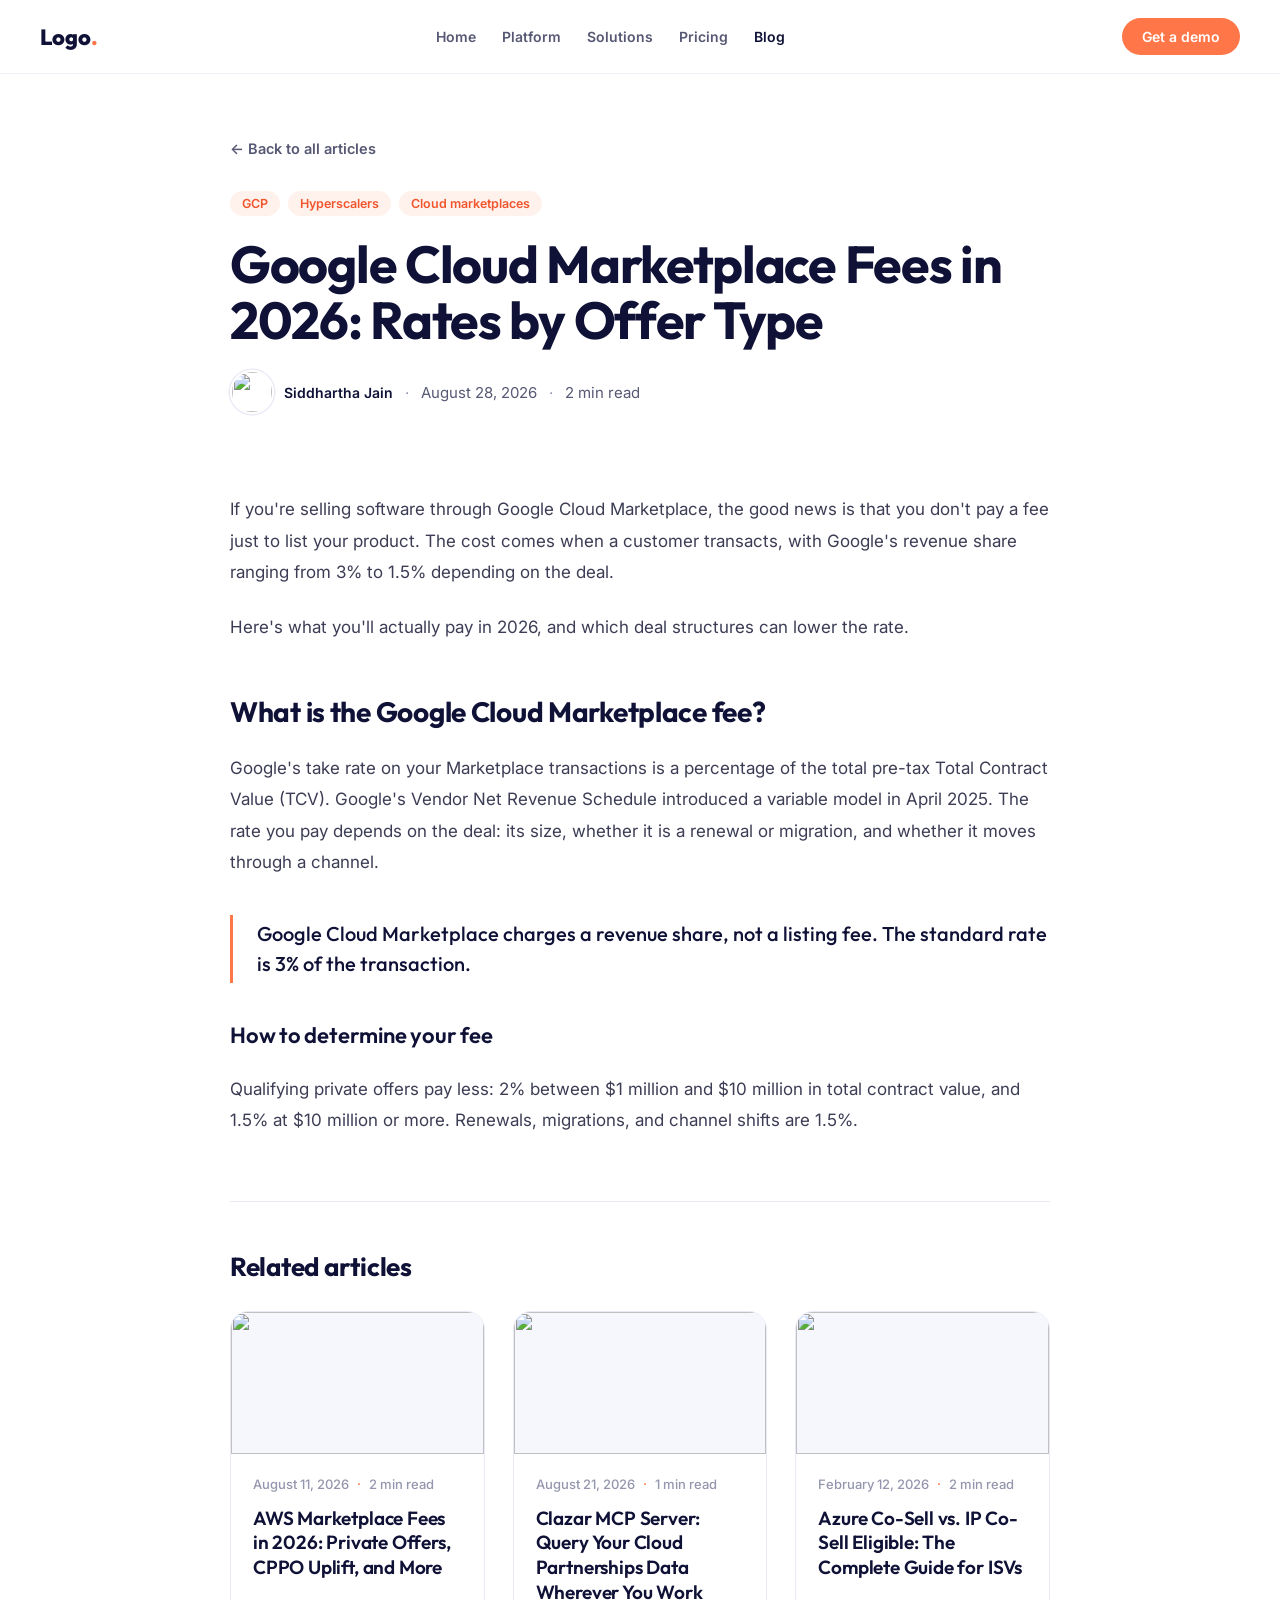
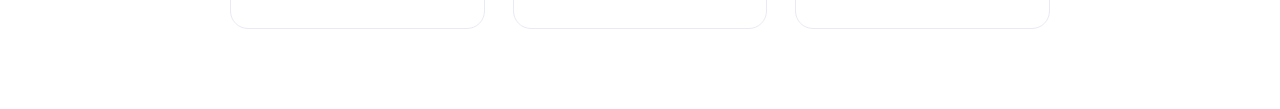
==== preview/single.html @ d749a146 "Add Clazar-style blog design to SiteOrigin Corp child theme - Rewrite index.php, archive.php, single" ====
<!DOCTYPE html>
<html lang="en">
<head>
<meta charset="UTF-8">
<meta name="viewport" content="width=device-width, initial-scale=1.0">
<title>Single post — Clazar-style design preview</title>
<link rel="preconnect" href="https://fonts.googleapis.com">
<link rel="preconnect" href="https://fonts.gstatic.com" crossorigin>
<link href="https://fonts.googleapis.com/css2?family=Inter:wght@400;500;600;700&family=Outfit:wght@500;600;700;800&display=swap" rel="stylesheet">
<link rel="stylesheet" href="../siteorigin-corp-child/style.css">
<style>
  body { margin: 0; background: #fff; }
  .demo-nav {
    display: flex; align-items: center; justify-content: space-between;
    padding: 18px 40px; border-bottom: 1px solid #eef0f6;
  }
  .demo-logo { font-family: Outfit, sans-serif; font-weight: 800; font-size: 22px; color: #0f1136; }
  .demo-logo span { color: #ff7748; }
  .demo-nav ul { display: flex; gap: 26px; list-style: none; margin: 0; padding: 0; }
  .demo-nav a { color: #565874; text-decoration: none; font: 600 14px Inter, sans-serif; }
  .demo-cta {
    background: #ff7748; color: #fff !important; padding: 10px 20px; border-radius: 999px;
    font: 600 14px Inter, sans-serif; text-decoration: none;
  }
</style>
</head>
<body>
  <nav class="demo-nav">
    <div class="demo-logo">Logo<span>.</span></div>
    <ul>
      <li><a href="#">Home</a></li>
      <li><a href="#">Platform</a></li>
      <li><a href="#">Solutions</a></li>
      <li><a href="#">Pricing</a></li>
      <li><a href="index.html" style="color:#0f1136">Blog</a></li>
    </ul>
    <a class="demo-cta" href="#">Get a demo</a>
  </nav>

  <div class="clz-single">
    <a class="clz-back" href="index.html">&larr; Back to all articles</a>

    <header class="clz-post-head">
      <div class="clz-post-tags">
        <a class="clz-tag" href="#">GCP</a>
        <a class="clz-tag" href="#">Hyperscalers</a>
        <a class="clz-tag" href="#">Cloud marketplaces</a>
      </div>
      <h1 class="clz-post-title">Google Cloud Marketplace Fees in 2026: Rates by Offer Type</h1>
      <div class="clz-post-meta">
        <span class="clz-author">
          <img class="clz-avatar" src="https://cdn.prod.website-files.com/64b0046c4185b2b2afecbd3d/6a7c64f26bb48ff7e44807dc_Siddhartha%20Jain.png" alt="">
          <span class="clz-author-name">Siddhartha Jain</span>
        </span>
        <span class="clz-post-meta-sep">·</span>
        <span class="clz-post-date">August 28, 2026</span>
        <span class="clz-post-meta-sep">·</span>
        <span class="clz-post-read">2 min read</span>
      </div>
    </header>

    <figure class="clz-post-featured">
      <img src="https://cdn.prod.website-files.com/64b0046c4185b2b2afecbd3d/6a918db7ce9593ca2dbb8c24_Google%20Cloud%20Marketplace%20Fee.png" alt="">
    </figure>

    <div class="clz-post-content">
      <p>If you're selling software through Google Cloud Marketplace, the good news is that you don't pay a fee just to list your product. The cost comes when a customer transacts, with Google's revenue share ranging from 3% to 1.5% depending on the deal.</p>
      <p>Here's what you'll actually pay in 2026, and which deal structures can lower the rate.</p>
      <h2>What is the Google Cloud Marketplace fee?</h2>
      <p>Google's take rate on your Marketplace transactions is a percentage of the total pre-tax Total Contract Value (TCV). Google's Vendor Net Revenue Schedule introduced a variable model in April 2025. The rate you pay depends on the deal: its size, whether it is a renewal or migration, and whether it moves through a channel.</p>
      <blockquote>Google Cloud Marketplace charges a revenue share, not a listing fee. The standard rate is 3% of the transaction.</blockquote>
      <h3>How to determine your fee</h3>
      <p>Qualifying private offers pay less: 2% between $1 million and $10 million in total contract value, and 1.5% at $10 million or more. Renewals, migrations, and channel shifts are 1.5%.</p>
    </div>

    <!-- Related articles -->
    <section class="clz-related">
      <h2 class="clz-related-title">Related articles</h2>
      <div class="clz-grid clz-grid--related">
        <article class="clz-card">
          <a class="clz-card-media" href="single.html" aria-hidden="true" tabindex="-1">
            <img class="clz-media-img" src="https://cdn.prod.website-files.com/64b0046c4185b2b2afecbd3d/6a7b4bfbd7aebc3b820f2a26_AWS%20Marketplace%20%20Fees%20Explained.png" alt="">
          </a>
          <div class="clz-card-body">
            <div class="clz-card-meta"><span class="clz-card-date">August 11, 2026</span><span class="clz-card-dot">·</span><span class="clz-card-read">2 min read</span></div>
            <h3 class="clz-card-title"><a href="single.html">AWS Marketplace Fees in 2026: Private Offers, CPPO Uplift, and More</a></h3>
          </div>
        </article>
        <article class="clz-card">
          <a class="clz-card-media" href="single.html" aria-hidden="true" tabindex="-1">
            <img class="clz-media-img" src="https://cdn.prod.website-files.com/64b0046c4185b2b2afecbd3d/6a8847e47d1f93774d24f632_clazar-mcp-server-banner.png" alt="">
          </a>
          <div class="clz-card-body">
            <div class="clz-card-meta"><span class="clz-card-date">August 21, 2026</span><span class="clz-card-dot">·</span><span class="clz-card-read">1 min read</span></div>
            <h3 class="clz-card-title"><a href="single.html">Clazar MCP Server: Query Your Cloud Partnerships Data Wherever You Work</a></h3>
          </div>
        </article>
        <article class="clz-card">
          <a class="clz-card-media" href="single.html" aria-hidden="true" tabindex="-1">
            <img class="clz-media-img" src="https://cdn.prod.website-files.com/64b0046c4185b2b2afecbd3d/698da419260b9947634a6e87_Azure%20Co-Sell%20vs.%20IP%20Co-Sell%20Eligible_%20The%20Complete%20Guide%20for%20ISVs.png" alt="">
          </a>
          <div class="clz-card-body">
            <div class="clz-card-meta"><span class="clz-card-date">February 12, 2026</span><span class="clz-card-dot">·</span><span class="clz-card-read">2 min read</span></div>
            <h3 class="clz-card-title"><a href="single.html">Azure Co-Sell vs. IP Co-Sell Eligible: The Complete Guide for ISVs</a></h3>
          </div>
        </article>
      </div>
    </section>
  </div>
</body>
</html>
---- siteorigin-corp-child/style.css ----
/*
Theme Name: SiteOrigin Corp Child
Theme URI: https://siteorigin.com/theme/corp/
Template: siteorigin-corp
Author: SiteOrigin
Author URI: https://siteorigin.com/
Description: A modern business theme from SiteOrigin. Corp is versatile and quick to customize. Fast loading and fully stocked with all the modern theme features you've come to expect and enjoy. Convert visitors to customers with effective layouts and beautifuly presented landing pages. Corp offers seamless integration with Page Builder by SiteOrigin, a custom WooCommerce design, five unique blog layouts and a stunning Jetpack Portfolio layout.
Tags: one-column,two-columns,left-sidebar,right-sidebar,grid-layout,custom-background,custom-colors,custom-menu,custom-logo,featured-images,footer-widgets,full-width-template,post-formats,rtl-language-support,sticky-post,theme-options,threaded-comments,translation-ready,blog,e-commerce
Version: 1.21.0
Updated: 2026-09-08

*/

/* ==========================================================================
   Clazar-style blog design — SiteOrigin Corp child theme
   Layout, colors & card sizing modelled on clazar.io/blog
   ========================================================================== */

:root {
	--clz-navy:        #000060;
	--clz-navy-soft:   #1a1a7a;
	--clz-ink:         #0f1136;
	--clz-body:        #565874;
	--clz-muted:       #9496ad;
	--clz-accent:      #ff7748;
	--clz-accent-2:    #f0562e;
	--clz-accent-soft: #fff1ec;
	--clz-line:        #e9eaf5;
	--clz-surface:     #f6f7fc;
	--clz-white:       #ffffff;
	--clz-radius:      18px;
	--clz-radius-sm:   12px;
	--clz-shadow:      0 10px 30px -12px rgba(15, 17, 54, 0.14);
	--clz-shadow-lg:   0 24px 60px -20px rgba(15, 17, 54, 0.28);
	--clz-font-head:   "Outfit", "Inter", -apple-system, BlinkMacSystemFont, "Segoe UI", sans-serif;
	--clz-font-body:   "Inter", -apple-system, BlinkMacSystemFont, "Segoe UI", sans-serif;
}

/* --------------------------------------------------------------------------
   1. Full-width blog area (Clazar blog has no sidebar)
   -------------------------------------------------------------------------- */

body.blog .content-area,
body.archive .content-area,
body.single-post .content-area,
body.blog .site-main,
body.archive .site-main,
body.single-post .site-main {
	width: 100% !important;
	max-width: 100% !important;
	float: none !important;
	margin-left: 0 !important;
	margin-right: 0 !important;
	padding-left: 0 !important;
	padding-right: 0 !important;
}

body.blog #content > .corp-container,
body.archive #content > .corp-container,
body.single-post #content > .corp-container {
	max-width: 1220px;
}

.clz-blog,
.clz-single {
	font-family: var(--clz-font-body);
	color: var(--clz-body);
	-webkit-font-smoothing: antialiased;
	padding: 64px 24px 80px;
}

.clz-blog a,
.clz-single a {
	text-decoration: none;
}

/* --------------------------------------------------------------------------
   2. Featured hero (latest post)
   -------------------------------------------------------------------------- */

.clz-hero {
	display: grid;
	grid-template-columns: minmax(0, 5fr) minmax(0, 6fr);
	gap: 48px;
	align-items: center;
	padding: 48px;
	background: var(--clz-surface);
	border: 1px solid var(--clz-line);
	border-radius: 28px;
	margin-bottom: 56px;
}

.clz-hero-body {
	display: flex;
	flex-direction: column;
	align-items: flex-start;
	gap: 18px;
}

.clz-kicker {
	display: inline-flex;
	align-items: center;
	padding: 7px 14px;
	font-size: 12.5px;
	font-weight: 600;
	letter-spacing: 0.02em;
	text-transform: uppercase;
	color: var(--clz-accent-2);
	background: var(--clz-accent-soft);
	border-radius: 999px;
}

.clz-hero-title {
	margin: 0;
	font-family: var(--clz-font-head);
	font-size: clamp(26px, 3.4vw, 40px);
	font-weight: 700;
	line-height: 1.12;
	letter-spacing: -0.02em;
}

.clz-hero-title a {
	color: var(--clz-ink);
	background-image: linear-gradient(var(--clz-accent), var(--clz-accent));
	background-repeat: no-repeat;
	background-size: 0% 3px;
	background-position: 0 100%;
	transition: background-size 0.35s ease, color 0.25s ease;
}

.clz-hero-title a:hover {
	color: var(--clz-ink);
	background-size: 100% 3px;
}

.clz-hero-author {
	display: flex;
	align-items: center;
	gap: 12px;
	font-size: 15px;
	color: var(--clz-body);
}

.clz-hero-sep {
	color: var(--clz-muted);
}

.clz-hero-excerpt {
	margin: 0;
	font-size: 16px;
	line-height: 1.7;
	color: var(--clz-body);
}

.clz-hero-tags,
.clz-card-tags,
.clz-post-tags {
	display: flex;
	flex-wrap: wrap;
	gap: 8px;
}

.clz-hero-media {
	display: block;
	position: relative;
	width: 100%;
	aspect-ratio: 16 / 10;
	border-radius: var(--clz-radius);
	overflow: hidden;
	box-shadow: var(--clz-shadow-lg);
}

.clz-hero-media img,
.clz-hero-media .clz-media-img {
	transition: transform 0.6s cubic-bezier(0.22, 1, 0.36, 1);
}

.clz-hero:hover .clz-hero-media img {
	transform: scale(1.04);
}

/* --------------------------------------------------------------------------
   3. Category filter pills
   -------------------------------------------------------------------------- */

.clz-filters {
	display: flex;
	flex-wrap: wrap;
	gap: 10px;
	margin-bottom: 40px;
}

.clz-filter {
	display: inline-flex;
	align-items: center;
	padding: 10px 20px;
	font-size: 14px;
	font-weight: 600;
	color: var(--clz-body);
	background: var(--clz-surface);
	border: 1px solid var(--clz-line);
	border-radius: 999px;
	transition: color 0.2s ease, background 0.2s ease, border-color 0.2s ease, transform 0.2s ease;
}

.clz-filter:hover {
	color: var(--clz-ink);
	border-color: #d7d9ea;
	transform: translateY(-1px);
}

.clz-filter.is-active {
	color: var(--clz-white);
	background: var(--clz-navy);
	border-color: var(--clz-navy);
}

/* --------------------------------------------------------------------------
   4. Card grid
   -------------------------------------------------------------------------- */

.clz-grid {
	display: grid;
	grid-template-columns: repeat(3, minmax(0, 1fr));
	gap: 32px 28px;
}

.clz-card {
	display: flex;
	flex-direction: column;
	background: var(--clz-white);
	border: 1px solid var(--clz-line);
	border-radius: var(--clz-radius);
	overflow: hidden;
	transition: transform 0.35s cubic-bezier(0.22, 1, 0.36, 1), box-shadow 0.35s ease, border-color 0.35s ease;
}

.clz-card:hover {
	transform: translateY(-6px);
	box-shadow: var(--clz-shadow-lg);
	border-color: transparent;
}

.clz-card-media {
	display: block;
	position: relative;
	width: 100%;
	aspect-ratio: 16 / 9;
	overflow: hidden;
	background: var(--clz-surface);
}

.clz-media-img,
.clz-card-media img {
	display: block;
	width: 100%;
	height: 100%;
	object-fit: cover;
	transition: transform 0.6s cubic-bezier(0.22, 1, 0.36, 1);
}

.clz-card:hover .clz-card-media img {
	transform: scale(1.05);
}

.clz-card-body {
	display: flex;
	flex-direction: column;
	align-items: flex-start;
	gap: 14px;
	padding: 22px 22px 24px;
	flex: 1;
}

.clz-card-meta {
	display: flex;
	align-items: center;
	gap: 8px;
	font-size: 13px;
	font-weight: 500;
	color: var(--clz-muted);
}

.clz-card-dot {
	color: var(--clz-accent);
}

.clz-card-title {
	margin: 0;
	font-family: var(--clz-font-head);
	font-size: 19px;
	font-weight: 600;
	line-height: 1.3;
	letter-spacing: -0.01em;
}

.clz-card-title a {
	color: var(--clz-ink);
	transition: color 0.2s ease;
}

.clz-card-title a:hover {
	color: var(--clz-accent-2);
}

.clz-card-foot {
	margin-top: auto;
}

.clz-card-tags {
	margin-top: 2px;
}

/* Author row */

.clz-author {
	display: inline-flex;
	align-items: center;
	gap: 10px;
}

.clz-avatar {
	width: 32px;
	height: 32px;
	border-radius: 50%;
	object-fit: cover;
	border: 2px solid var(--clz-white);
	box-shadow: 0 0 0 1.5px var(--clz-line);
}

.clz-hero-author .clz-avatar {
	width: 40px;
	height: 40px;
}

.clz-author-name {
	font-size: 14px;
	font-weight: 600;
	color: var(--clz-ink);
}

/* Category tag pill */

.clz-tag {
	display: inline-flex;
	align-items: center;
	padding: 5px 12px;
	font-size: 12.5px;
	font-weight: 600;
	color: var(--clz-accent-2);
	background: var(--clz-accent-soft);
	border-radius: 999px;
	transition: background 0.2s ease, color 0.2s ease;
}

.clz-tag:hover {
	background: var(--clz-accent);
	color: var(--clz-white);
}

/* --------------------------------------------------------------------------
   5. Archive header
   -------------------------------------------------------------------------- */

.clz-archive-head {
	margin-bottom: 36px;
}

.clz-archive-title {
	margin: 0 0 10px;
	font-family: var(--clz-font-head);
	font-size: clamp(30px, 4vw, 44px);
	font-weight: 700;
	line-height: 1.1;
	letter-spacing: -0.02em;
	color: var(--clz-ink);
}

.clz-archive-desc {
	margin: 0;
	max-width: 640px;
	font-size: 16px;
	line-height: 1.7;
	color: var(--clz-body);
}

/* --------------------------------------------------------------------------
   6. Pagination
   -------------------------------------------------------------------------- */

.clz-pagination {
	margin-top: 56px;
}

.clz-pagination .nav-links {
	display: flex;
	justify-content: center;
	gap: 10px;
}

.clz-pagination .page-numbers {
	display: inline-flex;
	align-items: center;
	justify-content: center;
	min-width: 44px;
	height: 44px;
	padding: 0 16px;
	font-size: 14.5px;
	font-weight: 600;
	color: var(--clz-body);
	background: var(--clz-white);
	border: 1px solid var(--clz-line);
	border-radius: 12px;
	transition: color 0.2s ease, background 0.2s ease, border-color 0.2s ease;
}

.clz-pagination .page-numbers:hover {
	color: var(--clz-ink);
	border-color: #d7d9ea;
}

.clz-pagination .page-numbers.current {
	color: var(--clz-white);
	background: var(--clz-navy);
	border-color: var(--clz-navy);
}

.clz-pagination .page-numbers.dots {
	border-color: transparent;
	background: transparent;
}

.clz-empty {
	padding: 48px 0;
	font-size: 16px;
}

/* --------------------------------------------------------------------------
   7. Single post
   -------------------------------------------------------------------------- */

.clz-single {
	max-width: 820px;
	margin: 0 auto;
}

.clz-back {
	display: inline-flex;
	align-items: center;
	gap: 8px;
	margin-bottom: 34px;
	font-size: 14.5px;
	font-weight: 600;
	color: var(--clz-body);
	transition: color 0.2s ease, transform 0.2s ease;
}

.clz-back:hover {
	color: var(--clz-accent-2);
	transform: translateX(-3px);
}

.clz-post-head {
	margin-bottom: 36px;
}

.clz-post-tags {
	margin-bottom: 20px;
}

.clz-post-title {
	margin: 0 0 22px;
	font-family: var(--clz-font-head);
	font-size: clamp(30px, 5vw, 52px);
	font-weight: 700;
	line-height: 1.08;
	letter-spacing: -0.025em;
	color: var(--clz-ink);
}

.clz-post-meta {
	display: flex;
	flex-wrap: wrap;
	align-items: center;
	gap: 12px;
	font-size: 15px;
	color: var(--clz-body);
}

.clz-post-meta .clz-avatar {
	width: 40px;
	height: 40px;
}

.clz-post-meta-sep {
	color: var(--clz-muted);
}

.clz-post-featured {
	margin: 0 0 44px;
}

.clz-post-featured img {
	display: block;
	width: 100%;
	height: auto;
	max-height: 520px;
	object-fit: cover;
	border-radius: var(--clz-radius);
	box-shadow: var(--clz-shadow-lg);
}

.clz-post-content {
	font-size: 17px;
	line-height: 1.85;
	color: #3c3d55;
}

.clz-post-content > * + * {
	margin-top: 1.4em;
}

.clz-post-content h2,
.clz-post-content h3,
.clz-post-content h4 {
	font-family: var(--clz-font-head);
	color: var(--clz-ink);
	letter-spacing: -0.01em;
	line-height: 1.25;
	margin-top: 1.8em;
}

.clz-post-content h2 { font-size: 28px; font-weight: 700; }
.clz-post-content h3 { font-size: 22px; font-weight: 600; }
.clz-post-content h4 { font-size: 18px; font-weight: 600; }

.clz-post-content a {
	color: var(--clz-accent-2);
	text-decoration: underline;
	text-underline-offset: 3px;
}

.clz-post-content a:hover {
	color: var(--clz-accent);
}

.clz-post-content img {
	max-width: 100%;
	height: auto;
	border-radius: var(--clz-radius-sm);
}

.clz-post-content blockquote {
	margin: 1.8em 0;
	padding: 4px 0 4px 24px;
	border-left: 3px solid var(--clz-accent);
	font-family: var(--clz-font-head);
	font-size: 20px;
	font-weight: 500;
	line-height: 1.5;
	color: var(--clz-ink);
}

.clz-post-content ul,
.clz-post-content ol {
	padding-left: 1.4em;
}

.clz-post-content li + li {
	margin-top: 0.4em;
}

.clz-post-content .wp-block-quote {
	border-left: 3px solid var(--clz-accent);
	padding-left: 24px;
}

/* --------------------------------------------------------------------------
   8. Related articles
   -------------------------------------------------------------------------- */

.clz-related {
	margin-top: 64px;
	padding-top: 48px;
	border-top: 1px solid var(--clz-line);
}

.clz-related-title {
	margin: 0 0 28px;
	font-family: var(--clz-font-head);
	font-size: 26px;
	font-weight: 700;
	letter-spacing: -0.01em;
	color: var(--clz-ink);
}

.clz-grid--related {
	grid-template-columns: repeat(3, minmax(0, 1fr));
}

/* --------------------------------------------------------------------------
   9. Post navigation, author box, comments (generic restyle)
   -------------------------------------------------------------------------- */

.clz-single .post-navigation {
	margin: 48px 0 0;
}

.clz-single .nav-links {
	display: flex;
	justify-content: space-between;
	gap: 16px;
}

.clz-single .nav-links a {
	font-weight: 600;
	color: var(--clz-ink);
}

.clz-single .nav-links a:hover {
	color: var(--clz-accent-2);
}

.clz-single .author-box {
	margin-top: 48px;
	padding: 28px;
	background: var(--clz-surface);
	border: 1px solid var(--clz-line);
	border-radius: var(--clz-radius);
}

.clz-single .author-box .author-avatar img {
	border-radius: 50%;
}

.clz-single .comments-area {
	margin-top: 56px;
}

.clz-single .comments-area .comment-reply-title,
.clz-single .comments-area .comments-title {
	font-family: var(--clz-font-head);
	color: var(--clz-ink);
}

/* --------------------------------------------------------------------------
   10. Placeholder (posts without a featured image)
   -------------------------------------------------------------------------- */

.clz-ph {
	display: block;
	position: absolute;
	inset: 0;
	width: 100%;
	height: 100%;
	background:
		radial-gradient(120% 120% at 20% 10%, rgba(255, 119, 72, 0.28), transparent 45%),
		radial-gradient(120% 120% at 90% 90%, rgba(26, 26, 122, 0.35), transparent 50%),
		linear-gradient(135deg, #0f1136 0%, #000060 55%, #1a1a7a 100%);
}

.clz-ph::after {
	content: "";
	position: absolute;
	inset: 0;
	margin: auto;
	width: 54px;
	height: 54px;
	border-radius: 14px;
	background: rgba(255, 255, 255, 0.14);
	-webkit-mask: url("data:image/svg+xml;utf8,<svg xmlns='http://www.w3.org/2000/svg' viewBox='0 0 24 24' fill='none' stroke='white' stroke-width='2'><rect x='3' y='3' width='18' height='18' rx='4'/><circle cx='9' cy='9' r='2'/><path d='M21 15l-5-5L5 21'/></svg>") center / contain no-repeat;
	mask: url("data:image/svg+xml;utf8,<svg xmlns='http://www.w3.org/2000/svg' viewBox='0 0 24 24' fill='none' stroke='white' stroke-width='2'><rect x='3' y='3' width='18' height='18' rx='4'/><circle cx='9' cy='9' r='2'/><path d='M21 15l-5-5L5 21'/></svg>") center / contain no-repeat;
}

/* --------------------------------------------------------------------------
   11. Responsive
   -------------------------------------------------------------------------- */

@media (max-width: 1024px) {
	.clz-grid,
	.clz-grid--related {
		grid-template-columns: repeat(2, minmax(0, 1fr));
	}

	.clz-hero {
		grid-template-columns: 1fr;
		gap: 28px;
		padding: 36px;
	}

	.clz-hero-media {
		order: -1;
		aspect-ratio: 16 / 9;
	}
}

@media (max-width: 640px) {
	.clz-blog,
	.clz-single {
		padding: 40px 18px 56px;
	}

	.clz-grid,
	.clz-grid--related {
		grid-template-columns: 1fr;
	}

	.clz-hero {
		padding: 22px;
		margin-bottom: 40px;
		border-radius: 20px;
	}

	.clz-hero-title {
		font-size: 26px;
	}

	.clz-card-title {
		font-size: 18px;
	}

	.clz-filters {
		gap: 8px;
	}

	.clz-filter {
		padding: 8px 16px;
		font-size: 13px;
	}

	.clz-post-content {
		font-size: 16px;
	}

	.clz-single .nav-links {
		flex-direction: column;
	}
}

/* --------------------------------------------------------------------------
   12. Motion preferences
   -------------------------------------------------------------------------- */

@media (prefers-reduced-motion: reduce) {
	.clz-hero,
	.clz-card,
	.clz-hero-media img,
	.clz-card-media img,
	.clz-back,
	.clz-filter,
	[data-aos] {
		transition: none !important;
		transform: none !important;
	}
}
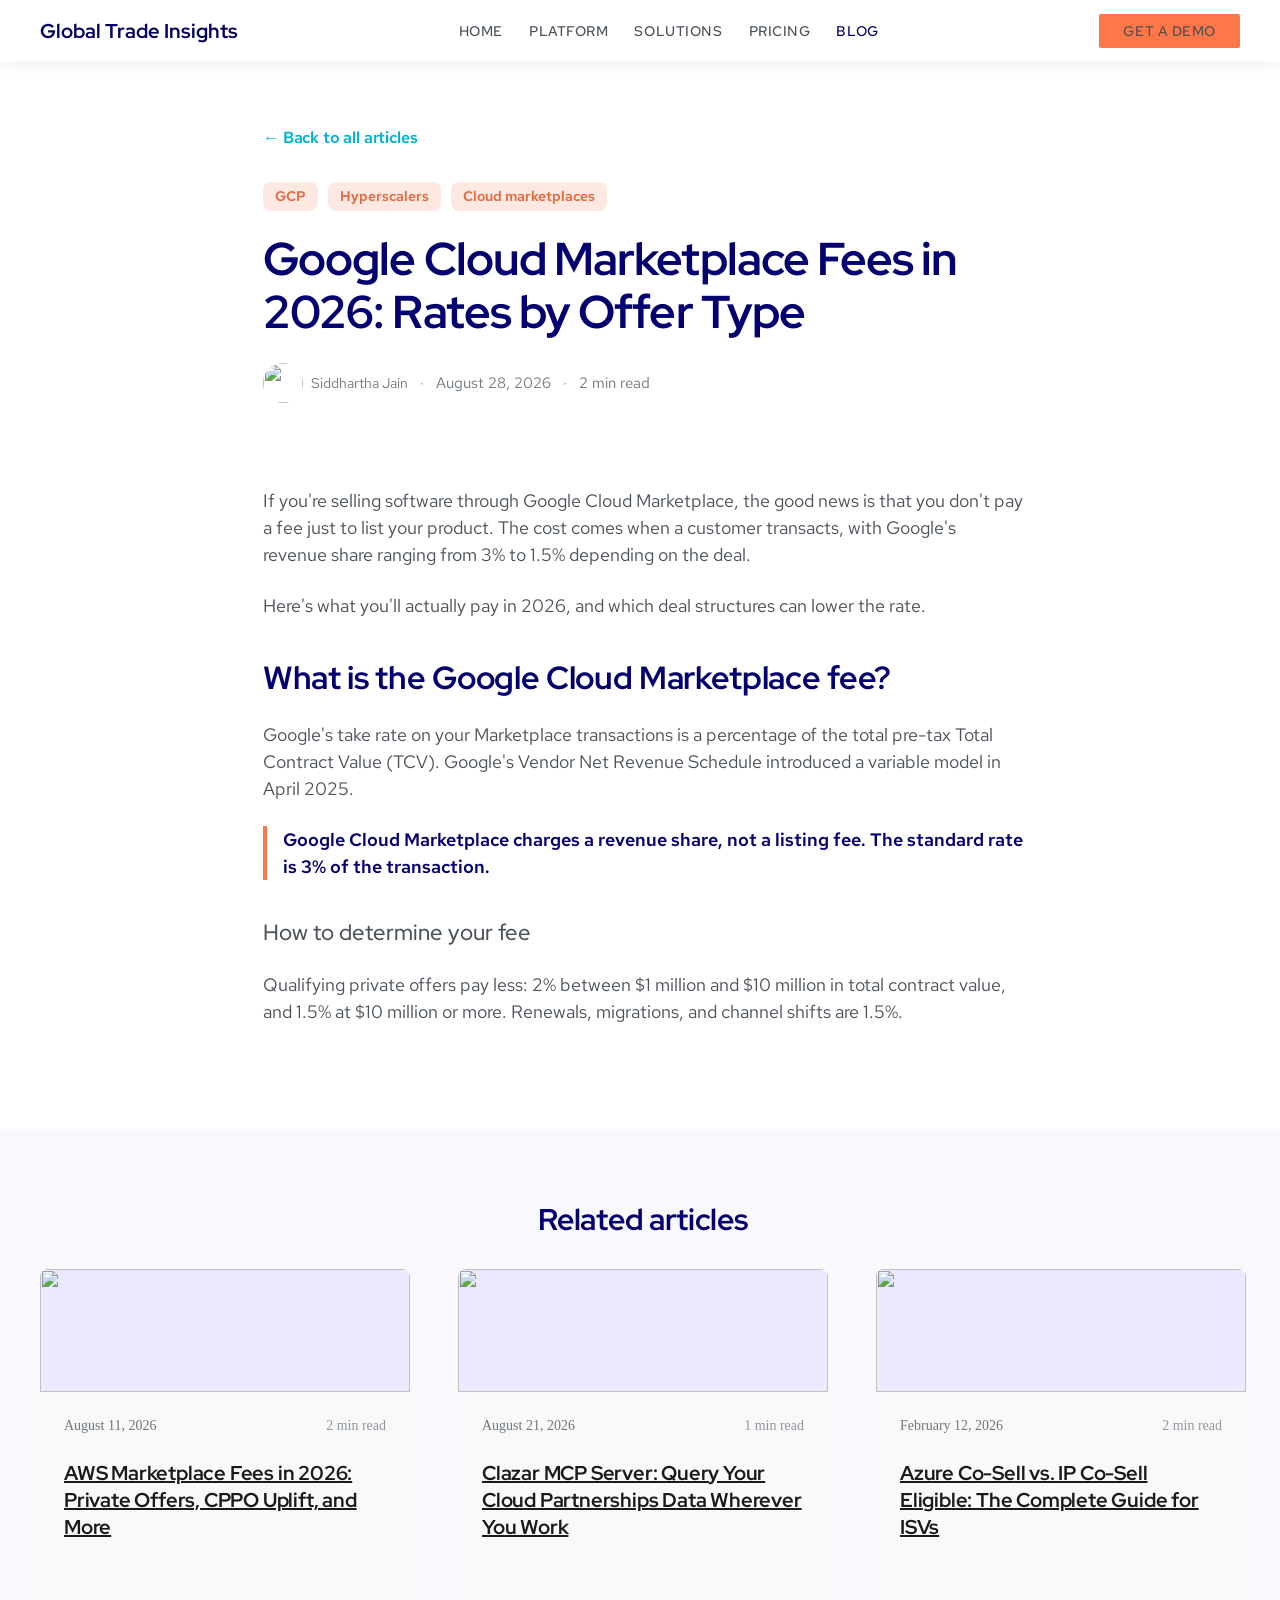
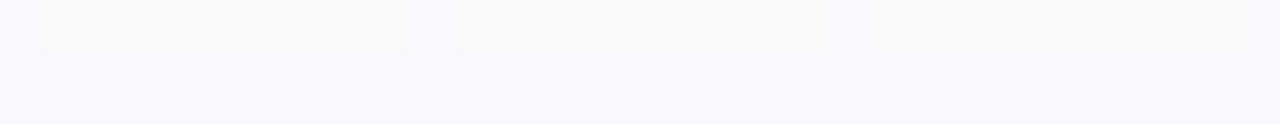
==== commit 0be4bce9: "Match Clazar.io/blog design exactly (fonts, colors, layout) Reverse-engineered clazar.io/blog produc" ====
--- a/preview/single.html
+++ b/preview/single.html
@@ -6,106 +6,109 @@
 <title>Single post — Clazar-style design preview</title>
 <link rel="preconnect" href="https://fonts.googleapis.com">
 <link rel="preconnect" href="https://fonts.gstatic.com" crossorigin>
-<link href="https://fonts.googleapis.com/css2?family=Inter:wght@400;500;600;700&family=Outfit:wght@500;600;700;800&display=swap" rel="stylesheet">
+<link href="https://fonts.googleapis.com/css2?family=Figtree:wght@600;700&family=Red+Hat+Display:wght@500;600;700&family=Red+Hat+Text:wght@400;600;700&display=swap" rel="stylesheet">
 <link rel="stylesheet" href="../siteorigin-corp-child/style.css">
 <style>
   body { margin: 0; background: #fff; }
   .demo-nav {
     display: flex; align-items: center; justify-content: space-between;
-    padding: 18px 40px; border-bottom: 1px solid #eef0f6;
+    padding: 14px 40px; background: #fff;
+    box-shadow: 0 2px 12px rgba(33,37,41,.08);
+    position: sticky; top: 0; z-index: 50;
   }
-  .demo-logo { font-family: Outfit, sans-serif; font-weight: 800; font-size: 22px; color: #0f1136; }
-  .demo-logo span { color: #ff7748; }
+  .demo-logo { font-family: 'Red Hat Display', sans-serif; font-weight: 700; font-size: 20px; color: #000060; }
   .demo-nav ul { display: flex; gap: 26px; list-style: none; margin: 0; padding: 0; }
-  .demo-nav a { color: #565874; text-decoration: none; font: 600 14px Inter, sans-serif; }
-  .demo-cta {
-    background: #ff7748; color: #fff !important; padding: 10px 20px; border-radius: 999px;
-    font: 600 14px Inter, sans-serif; text-decoration: none;
-  }
+  .demo-nav a { color: #4a5158; text-decoration: none; font: 500 14px 'Red Hat Text', sans-serif; text-transform: uppercase; letter-spacing: .04em; }
+  .demo-cta { background:#ff7748; color:#fff; border-radius:2px; padding:8px 24px; font:600 16px 'Red Hat Text',sans-serif; text-transform:uppercase; }
 </style>
 </head>
 <body>
   <nav class="demo-nav">
-    <div class="demo-logo">Logo<span>.</span></div>
+    <div class="demo-logo">Global Trade Insights</div>
     <ul>
       <li><a href="#">Home</a></li>
       <li><a href="#">Platform</a></li>
       <li><a href="#">Solutions</a></li>
       <li><a href="#">Pricing</a></li>
-      <li><a href="index.html" style="color:#0f1136">Blog</a></li>
+      <li><a href="index.html" style="color:#040070">Blog</a></li>
     </ul>
     <a class="demo-cta" href="#">Get a demo</a>
   </nav>
 
-  <div class="clz-single">
-    <a class="clz-back" href="index.html">&larr; Back to all articles</a>
+  <div class="clz-single-section">
+    <div class="clz-container">
+      <div class="clz-single">
+        <a class="clz-back" href="index.html">&larr; Back to all articles</a>
 
-    <header class="clz-post-head">
-      <div class="clz-post-tags">
-        <a class="clz-tag" href="#">GCP</a>
-        <a class="clz-tag" href="#">Hyperscalers</a>
-        <a class="clz-tag" href="#">Cloud marketplaces</a>
+        <header class="clz-post-head">
+          <div class="clz-post-tags">
+            <a class="clz-tag" href="#">GCP</a>
+            <a class="clz-tag" href="#">Hyperscalers</a>
+            <a class="clz-tag" href="#">Cloud marketplaces</a>
+          </div>
+          <h1 class="clz-post-title">Google Cloud Marketplace Fees in 2026: Rates by Offer Type</h1>
+          <div class="clz-post-meta">
+            <span class="clz-author">
+              <img class="clz-avatar" src="https://cdn.prod.website-files.com/64b0046c4185b2b2afecbd3d/6a7c64f26bb48ff7e44807dc_Siddhartha%20Jain.png" alt="">
+              <span class="clz-author-name">Siddhartha Jain</span>
+            </span>
+            <span class="clz-post-meta-sep">·</span>
+            <span>August 28, 2026</span>
+            <span class="clz-post-meta-sep">·</span>
+            <span>2 min read</span>
+          </div>
+        </header>
+
+        <figure class="clz-post-featured">
+          <img src="https://cdn.prod.website-files.com/64b0046c4185b2b2afecbd3d/6a918db7ce9593ca2dbb8c24_Google%20Cloud%20Marketplace%20Fee.png" alt="">
+        </figure>
+
+        <div class="clz-post-content">
+          <p>If you're selling software through Google Cloud Marketplace, the good news is that you don't pay a fee just to list your product. The cost comes when a customer transacts, with Google's revenue share ranging from 3% to 1.5% depending on the deal.</p>
+          <p>Here's what you'll actually pay in 2026, and which deal structures can lower the rate.</p>
+          <h2>What is the Google Cloud Marketplace fee?</h2>
+          <p>Google's take rate on your Marketplace transactions is a percentage of the total pre-tax Total Contract Value (TCV). Google's Vendor Net Revenue Schedule introduced a variable model in April 2025.</p>
+          <blockquote><p>Google Cloud Marketplace charges a revenue share, not a listing fee. The standard rate is 3% of the transaction.</p></blockquote>
+          <h3>How to determine your fee</h3>
+          <p>Qualifying private offers pay less: 2% between $1 million and $10 million in total contract value, and 1.5% at $10 million or more. Renewals, migrations, and channel shifts are 1.5%.</p>
+        </div>
       </div>
-      <h1 class="clz-post-title">Google Cloud Marketplace Fees in 2026: Rates by Offer Type</h1>
-      <div class="clz-post-meta">
-        <span class="clz-author">
-          <img class="clz-avatar" src="https://cdn.prod.website-files.com/64b0046c4185b2b2afecbd3d/6a7c64f26bb48ff7e44807dc_Siddhartha%20Jain.png" alt="">
-          <span class="clz-author-name">Siddhartha Jain</span>
-        </span>
-        <span class="clz-post-meta-sep">·</span>
-        <span class="clz-post-date">August 28, 2026</span>
-        <span class="clz-post-meta-sep">·</span>
-        <span class="clz-post-read">2 min read</span>
-      </div>
-    </header>
+    </div>
+  </div>
 
-    <figure class="clz-post-featured">
-      <img src="https://cdn.prod.website-files.com/64b0046c4185b2b2afecbd3d/6a918db7ce9593ca2dbb8c24_Google%20Cloud%20Marketplace%20Fee.png" alt="">
-    </figure>
-
-    <div class="clz-post-content">
-      <p>If you're selling software through Google Cloud Marketplace, the good news is that you don't pay a fee just to list your product. The cost comes when a customer transacts, with Google's revenue share ranging from 3% to 1.5% depending on the deal.</p>
-      <p>Here's what you'll actually pay in 2026, and which deal structures can lower the rate.</p>
-      <h2>What is the Google Cloud Marketplace fee?</h2>
-      <p>Google's take rate on your Marketplace transactions is a percentage of the total pre-tax Total Contract Value (TCV). Google's Vendor Net Revenue Schedule introduced a variable model in April 2025. The rate you pay depends on the deal: its size, whether it is a renewal or migration, and whether it moves through a channel.</p>
-      <blockquote>Google Cloud Marketplace charges a revenue share, not a listing fee. The standard rate is 3% of the transaction.</blockquote>
-      <h3>How to determine your fee</h3>
-      <p>Qualifying private offers pay less: 2% between $1 million and $10 million in total contract value, and 1.5% at $10 million or more. Renewals, migrations, and channel shifts are 1.5%.</p>
-    </div>
-
-    <!-- Related articles -->
-    <section class="clz-related">
+  <section class="clz-related-section">
+    <div class="clz-container">
       <h2 class="clz-related-title">Related articles</h2>
       <div class="clz-grid clz-grid--related">
         <article class="clz-card">
           <a class="clz-card-media" href="single.html" aria-hidden="true" tabindex="-1">
-            <img class="clz-media-img" src="https://cdn.prod.website-files.com/64b0046c4185b2b2afecbd3d/6a7b4bfbd7aebc3b820f2a26_AWS%20Marketplace%20%20Fees%20Explained.png" alt="">
+            <img src="https://cdn.prod.website-files.com/64b0046c4185b2b2afecbd3d/6a7b4bfbd7aebc3b820f2a26_AWS%20Marketplace%20%20Fees%20Explained.png" alt="">
           </a>
           <div class="clz-card-body">
-            <div class="clz-card-meta"><span class="clz-card-date">August 11, 2026</span><span class="clz-card-dot">·</span><span class="clz-card-read">2 min read</span></div>
+            <div class="clz-card-meta"><span>August 11, 2026</span><span class="clz-card-read">2 min read</span></div>
             <h3 class="clz-card-title"><a href="single.html">AWS Marketplace Fees in 2026: Private Offers, CPPO Uplift, and More</a></h3>
           </div>
         </article>
         <article class="clz-card">
           <a class="clz-card-media" href="single.html" aria-hidden="true" tabindex="-1">
-            <img class="clz-media-img" src="https://cdn.prod.website-files.com/64b0046c4185b2b2afecbd3d/6a8847e47d1f93774d24f632_clazar-mcp-server-banner.png" alt="">
+            <img src="https://cdn.prod.website-files.com/64b0046c4185b2b2afecbd3d/6a8847e47d1f93774d24f632_clazar-mcp-server-banner.png" alt="">
           </a>
           <div class="clz-card-body">
-            <div class="clz-card-meta"><span class="clz-card-date">August 21, 2026</span><span class="clz-card-dot">·</span><span class="clz-card-read">1 min read</span></div>
+            <div class="clz-card-meta"><span>August 21, 2026</span><span class="clz-card-read">1 min read</span></div>
             <h3 class="clz-card-title"><a href="single.html">Clazar MCP Server: Query Your Cloud Partnerships Data Wherever You Work</a></h3>
           </div>
         </article>
         <article class="clz-card">
           <a class="clz-card-media" href="single.html" aria-hidden="true" tabindex="-1">
-            <img class="clz-media-img" src="https://cdn.prod.website-files.com/64b0046c4185b2b2afecbd3d/698da419260b9947634a6e87_Azure%20Co-Sell%20vs.%20IP%20Co-Sell%20Eligible_%20The%20Complete%20Guide%20for%20ISVs.png" alt="">
+            <img src="https://cdn.prod.website-files.com/64b0046c4185b2b2afecbd3d/698da419260b9947634a6e87_Azure%20Co-Sell%20vs.%20IP%20Co-Sell%20Eligible_%20The%20Complete%20Guide%20for%20ISVs.png" alt="">
           </a>
           <div class="clz-card-body">
-            <div class="clz-card-meta"><span class="clz-card-date">February 12, 2026</span><span class="clz-card-dot">·</span><span class="clz-card-read">2 min read</span></div>
+            <div class="clz-card-meta"><span>February 12, 2026</span><span class="clz-card-read">2 min read</span></div>
             <h3 class="clz-card-title"><a href="single.html">Azure Co-Sell vs. IP Co-Sell Eligible: The Complete Guide for ISVs</a></h3>
           </div>
         </article>
       </div>
-    </section>
-  </div>
+    </div>
+  </section>
 </body>
 </html>
--- a/siteorigin-corp-child/style.css
+++ b/siteorigin-corp-child/style.css
@@ -13,32 +13,60 @@
 
 /* ==========================================================================
    Clazar-style blog design — SiteOrigin Corp child theme
-   Layout, colors & card sizing modelled on clazar.io/blog
+   Design system reverse-engineered from clazar.io/blog production CSS
+   (Red Hat Display / Red Hat Text, lavender sections, gray cards,
+    indigo headings, purple + orange accents).
    ========================================================================== */
 
 :root {
-	--clz-navy:        #000060;
-	--clz-navy-soft:   #1a1a7a;
-	--clz-ink:         #0f1136;
-	--clz-body:        #565874;
-	--clz-muted:       #9496ad;
-	--clz-accent:      #ff7748;
-	--clz-accent-2:    #f0562e;
-	--clz-accent-soft: #fff1ec;
-	--clz-line:        #e9eaf5;
-	--clz-surface:     #f6f7fc;
-	--clz-white:       #ffffff;
-	--clz-radius:      18px;
-	--clz-radius-sm:   12px;
-	--clz-shadow:      0 10px 30px -12px rgba(15, 17, 54, 0.14);
-	--clz-shadow-lg:   0 24px 60px -20px rgba(15, 17, 54, 0.28);
-	--clz-font-head:   "Outfit", "Inter", -apple-system, BlinkMacSystemFont, "Segoe UI", sans-serif;
-	--clz-font-body:   "Inter", -apple-system, BlinkMacSystemFont, "Segoe UI", sans-serif;
-}
-
-/* --------------------------------------------------------------------------
-   1. Full-width blog area (Clazar blog has no sidebar)
-   -------------------------------------------------------------------------- */
+	/* Brand */
+	--clz-indigo:    #040070;   /* primary heading color */
+	--clz-indigo-2:  #05008c;   /* hero heading */
+	--clz-navy:      #000060;   /* buttons / active states */
+	--clz-purple:    #5c4cf9;   /* purple accent */
+	--clz-purple-2:  #5a4df5;
+	--clz-purple-3:  #6867b8;
+	--clz-orange:    #ff7748;   /* CTA orange */
+	--clz-orange-2:  #e6673e;   /* active link / tag text */
+	--clz-orange-3:  #cc5936;   /* dark orange hover */
+	--clz-orange-soft:#fde9e2;  /* tag background */
+
+	/* Backgrounds */
+	--clz-lavender:   #dedbfd;  /* section head */
+	--clz-lavender-2: #f5f4fe;  /* cards section */
+	--clz-lavender-3: #ebe9fd;  /* suggested */
+	--clz-gray-bg:    #f8f8fd;  /* related / gray sections */
+	--clz-card-bg:    #f9f9f9;  /* card */
+	--clz-card-hover: #f2f2f2;
+
+	/* Text */
+	--clz-text:   #4a5158;  /* body gray */
+	--clz-muted:  #6e777e;
+	--clz-faint:  #8f979e;
+	--clz-black:  #1a1a1a;
+	--clz-white:  #ffffff;
+
+	/* Auxiliary */
+	--clz-teal:   #00b2d1;  /* back button */
+	--clz-blue:   #0080ff;  /* blue links */
+	--clz-yellow: #ffbd12;
+
+	/* Fonts */
+	--clz-font-head: "Red Hat Display", "Figtree", -apple-system, BlinkMacSystemFont, "Segoe UI", sans-serif;
+	--clz-font-hero: "Figtree", "Red Hat Display", -apple-system, BlinkMacSystemFont, "Segoe UI", sans-serif;
+	--clz-font-body: "Red Hat Text", -apple-system, BlinkMacSystemFont, "Segoe UI", sans-serif;
+
+	--clz-container: 1206px;
+	--clz-radius: 8px;
+}
+
+/* --------------------------------------------------------------------------
+   0. Full-width blog area
+   -------------------------------------------------------------------------- */
+
+html, body {
+	overflow-x: hidden;
+}
 
 body.blog .content-area,
 body.archive .content-area,
@@ -49,24 +77,40 @@
 	width: 100% !important;
 	max-width: 100% !important;
 	float: none !important;
-	margin-left: 0 !important;
-	margin-right: 0 !important;
-	padding-left: 0 !important;
-	padding-right: 0 !important;
+	margin: 0 !important;
+	padding: 0 !important;
 }
 
 body.blog #content > .corp-container,
 body.archive #content > .corp-container,
 body.single-post #content > .corp-container {
-	max-width: 1220px;
+	max-width: 100% !important;
+	width: 100% !important;
+	padding: 0 !important;
+	margin: 0 !important;
+}
+
+body.blog .site-content,
+body.archive .site-content,
+body.single-post .site-content {
+	padding: 0;
+}
+
+.clz-container {
+	width: 100%;
+	max-width: var(--clz-container);
+	margin-left: auto;
+	margin-right: auto;
+	padding-left: 40px;
+	padding-right: 40px;
 }
 
 .clz-blog,
 .clz-single {
 	font-family: var(--clz-font-body);
-	color: var(--clz-body);
+	color: var(--clz-text);
 	-webkit-font-smoothing: antialiased;
-	padding: 64px 24px 80px;
+	line-height: 150%;
 }
 
 .clz-blog a,
@@ -75,188 +119,226 @@
 }
 
 /* --------------------------------------------------------------------------
-   2. Featured hero (latest post)
-   -------------------------------------------------------------------------- */
-
-.clz-hero {
+   1. Section head (lavender)
+   -------------------------------------------------------------------------- */
+
+.clz-sechead {
+	background-color: var(--clz-lavender);
+	padding-top: 120px;
+	padding-bottom: 88px;
+	text-align: center;
+	overflow: visible;
+}
+
+.clz-sechead-inner {
+	display: flex;
+	flex-direction: column;
+	align-items: center;
+	gap: 16px;
+	max-width: 820px;
+	margin: 0 auto;
+}
+
+.clz-kicker {
+	display: inline-flex;
+	align-items: center;
+	gap: 8px;
+	color: var(--clz-indigo);
+	font-family: var(--clz-font-body);
+	font-size: 14px;
+	font-weight: 700;
+	line-height: 130%;
+}
+
+.clz-kicker::before {
+	content: "";
+	width: 6px;
+	height: 6px;
+	border-radius: 50%;
+	background-color: var(--clz-orange);
+}
+
+.clz-blog-title {
+	margin: 0;
+	color: var(--clz-indigo-2);
+	font-family: var(--clz-font-hero);
+	font-size: 44px;
+	font-weight: 700;
+	line-height: 125%;
+	letter-spacing: -0.02em;
+}
+
+.clz-blog-subtitle {
+	margin: 0;
+	max-width: 640px;
+	color: var(--clz-muted);
+	font-size: 17px;
+	line-height: 150%;
+}
+
+/* --------------------------------------------------------------------------
+   2. Featured post (horizontal card)
+   -------------------------------------------------------------------------- */
+
+.clz-featured-section {
+	background-color: var(--clz-lavender);
+	padding-bottom: 80px;
+}
+
+.clz-featured {
 	display: grid;
-	grid-template-columns: minmax(0, 5fr) minmax(0, 6fr);
-	gap: 48px;
-	align-items: center;
-	padding: 48px;
-	background: var(--clz-surface);
-	border: 1px solid var(--clz-line);
-	border-radius: 28px;
-	margin-bottom: 56px;
-}
-
-.clz-hero-body {
+	grid-template-columns: minmax(0, 1fr) minmax(0, 1fr);
+	background-color: var(--clz-card-bg);
+	border-radius: var(--clz-radius);
+	overflow: hidden;
+}
+
+.clz-featured-body {
 	display: flex;
 	flex-direction: column;
 	align-items: flex-start;
 	gap: 18px;
-}
-
-.clz-kicker {
-	display: inline-flex;
-	align-items: center;
-	padding: 7px 14px;
-	font-size: 12.5px;
-	font-weight: 600;
-	letter-spacing: 0.02em;
-	text-transform: uppercase;
-	color: var(--clz-accent-2);
-	background: var(--clz-accent-soft);
-	border-radius: 999px;
-}
-
-.clz-hero-title {
+	padding: 40px 44px;
+}
+
+.clz-featured-read {
+	color: var(--clz-faint);
+	font-size: 14px;
+	line-height: 20px;
+}
+
+.clz-featured-title {
 	margin: 0;
+	color: var(--clz-indigo);
 	font-family: var(--clz-font-head);
-	font-size: clamp(26px, 3.4vw, 40px);
-	font-weight: 700;
-	line-height: 1.12;
-	letter-spacing: -0.02em;
-}
-
-.clz-hero-title a {
-	color: var(--clz-ink);
-	background-image: linear-gradient(var(--clz-accent), var(--clz-accent));
-	background-repeat: no-repeat;
-	background-size: 0% 3px;
-	background-position: 0 100%;
-	transition: background-size 0.35s ease, color 0.25s ease;
-}
-
-.clz-hero-title a:hover {
-	color: var(--clz-ink);
-	background-size: 100% 3px;
-}
-
-.clz-hero-author {
-	display: flex;
+	font-size: clamp(24px, 2.6vw, 34px);
+	font-weight: 700;
+	line-height: 120%;
+	letter-spacing: -0.01em;
+}
+
+.clz-featured-title a {
+	color: inherit;
+}
+
+.clz-featured-title a:hover {
+	color: var(--clz-purple);
+}
+
+.clz-featured-meta {
+	display: flex;
+	flex-wrap: wrap;
 	align-items: center;
 	gap: 12px;
-	font-size: 15px;
-	color: var(--clz-body);
-}
-
-.clz-hero-sep {
+	margin-top: auto;
 	color: var(--clz-muted);
-}
-
-.clz-hero-excerpt {
+	font-size: 14px;
+	line-height: 20px;
+}
+
+.clz-featured-excerpt {
 	margin: 0;
+	color: var(--clz-text);
 	font-size: 16px;
-	line-height: 1.7;
-	color: var(--clz-body);
-}
-
-.clz-hero-tags,
-.clz-card-tags,
-.clz-post-tags {
-	display: flex;
-	flex-wrap: wrap;
-	gap: 8px;
-}
-
-.clz-hero-media {
+	line-height: 160%;
+}
+
+.clz-featured-media {
 	display: block;
 	position: relative;
+	min-height: 320px;
+	height: 100%;
+}
+
+.clz-featured-media img {
+	position: absolute;
+	inset: 0;
 	width: 100%;
-	aspect-ratio: 16 / 10;
-	border-radius: var(--clz-radius);
-	overflow: hidden;
-	box-shadow: var(--clz-shadow-lg);
-}
-
-.clz-hero-media img,
-.clz-hero-media .clz-media-img {
-	transition: transform 0.6s cubic-bezier(0.22, 1, 0.36, 1);
-}
-
-.clz-hero:hover .clz-hero-media img {
-	transform: scale(1.04);
-}
-
-/* --------------------------------------------------------------------------
-   3. Category filter pills
-   -------------------------------------------------------------------------- */
+	height: 100%;
+	object-fit: cover;
+}
+
+/* --------------------------------------------------------------------------
+   3. Cards section (light lavender)
+   -------------------------------------------------------------------------- */
+
+.clz-cards-section {
+	background-color: var(--clz-lavender-2);
+	padding-top: 40px;
+	padding-bottom: 80px;
+}
+
+/* Filter pill bar */
 
 .clz-filters {
 	display: flex;
 	flex-wrap: wrap;
-	gap: 10px;
-	margin-bottom: 40px;
+	align-items: center;
+	gap: 4px 28px;
+	background-color: var(--clz-white);
+	border-radius: 46px;
+	padding: 16px 28px;
+	margin-bottom: 48px;
 }
 
 .clz-filter {
-	display: inline-flex;
-	align-items: center;
-	padding: 10px 20px;
-	font-size: 14px;
-	font-weight: 600;
-	color: var(--clz-body);
-	background: var(--clz-surface);
-	border: 1px solid var(--clz-line);
-	border-radius: 999px;
-	transition: color 0.2s ease, background 0.2s ease, border-color 0.2s ease, transform 0.2s ease;
+	color: var(--clz-text);
+	font-family: var(--clz-font-body);
+	font-size: 16px;
+	font-weight: 400;
+	line-height: 22px;
+	padding: 6px 2px;
+	border-bottom: 3px solid transparent;
+	transition: color 0.2s ease, border-color 0.2s ease;
 }
 
 .clz-filter:hover {
-	color: var(--clz-ink);
-	border-color: #d7d9ea;
-	transform: translateY(-1px);
+	color: var(--clz-indigo);
 }
 
 .clz-filter.is-active {
-	color: var(--clz-white);
-	background: var(--clz-navy);
-	border-color: var(--clz-navy);
-}
-
-/* --------------------------------------------------------------------------
-   4. Card grid
-   -------------------------------------------------------------------------- */
+	color: var(--clz-indigo);
+	border-bottom-color: var(--clz-purple);
+	font-weight: 700;
+}
+
+/* Card grid */
 
 .clz-grid {
 	display: grid;
 	grid-template-columns: repeat(3, minmax(0, 1fr));
-	gap: 32px 28px;
+	gap: 60px;
 }
 
 .clz-card {
 	display: flex;
 	flex-direction: column;
-	background: var(--clz-white);
-	border: 1px solid var(--clz-line);
+	background-color: var(--clz-card-bg);
 	border-radius: var(--clz-radius);
 	overflow: hidden;
-	transition: transform 0.35s cubic-bezier(0.22, 1, 0.36, 1), box-shadow 0.35s ease, border-color 0.35s ease;
+	color: var(--clz-black);
+	transition: background-color 0.25s ease;
 }
 
 .clz-card:hover {
-	transform: translateY(-6px);
-	box-shadow: var(--clz-shadow-lg);
-	border-color: transparent;
+	background-color: var(--clz-card-hover);
 }
 
 .clz-card-media {
 	display: block;
 	position: relative;
 	width: 100%;
-	aspect-ratio: 16 / 9;
+	height: 216px; /* 13.5rem */
 	overflow: hidden;
-	background: var(--clz-surface);
-}
-
-.clz-media-img,
+	background-color: var(--clz-lavender-3);
+}
+
 .clz-card-media img {
 	display: block;
 	width: 100%;
 	height: 100%;
 	object-fit: cover;
-	transition: transform 0.6s cubic-bezier(0.22, 1, 0.36, 1);
+	transition: transform 0.5s cubic-bezier(0.22, 1, 0.36, 1);
 }
 
 .clz-card:hover .clz-card-media img {
@@ -266,49 +348,58 @@
 .clz-card-body {
 	display: flex;
 	flex-direction: column;
-	align-items: flex-start;
-	gap: 14px;
-	padding: 22px 22px 24px;
-	flex: 1;
+	align-items: stretch;
+	gap: 24px;
+	padding: 24px 24px 18px;
+	height: 100%;
 }
 
 .clz-card-meta {
 	display: flex;
-	align-items: center;
-	gap: 8px;
-	font-size: 13px;
-	font-weight: 500;
+	justify-content: space-between;
+	align-items: center;
+	gap: 12px;
 	color: var(--clz-muted);
-}
-
-.clz-card-dot {
-	color: var(--clz-accent);
+	font-size: 14px;
+	line-height: 20px;
+}
+
+.clz-card-read {
+	color: var(--clz-faint);
+	white-space: nowrap;
 }
 
 .clz-card-title {
 	margin: 0;
+	color: var(--clz-black);
 	font-family: var(--clz-font-head);
-	font-size: 19px;
-	font-weight: 600;
-	line-height: 1.3;
+	font-size: 20px;
+	font-weight: 700;
+	line-height: 135%;
 	letter-spacing: -0.01em;
 }
 
 .clz-card-title a {
-	color: var(--clz-ink);
-	transition: color 0.2s ease;
+	color: inherit;
 }
 
 .clz-card-title a:hover {
-	color: var(--clz-accent-2);
+	color: var(--clz-purple);
 }
 
 .clz-card-foot {
+	display: flex;
+	flex-wrap: wrap;
+	align-items: center;
+	justify-content: space-between;
+	gap: 10px;
 	margin-top: auto;
 }
 
 .clz-card-tags {
-	margin-top: 2px;
+	display: flex;
+	flex-wrap: wrap;
+	gap: 8px;
 }
 
 /* Author row */
@@ -316,335 +407,55 @@
 .clz-author {
 	display: inline-flex;
 	align-items: center;
-	gap: 10px;
+	gap: 8px;
 }
 
 .clz-avatar {
+	width: 24px;
+	height: 24px;
+	border-radius: 50%;
+	object-fit: cover;
+}
+
+.clz-author-name {
+	color: var(--clz-muted);
+	font-size: 14px;
+	font-weight: 400;
+	line-height: 20px;
+}
+
+.clz-featured-meta .clz-avatar {
 	width: 32px;
 	height: 32px;
-	border-radius: 50%;
-	object-fit: cover;
-	border: 2px solid var(--clz-white);
-	box-shadow: 0 0 0 1.5px var(--clz-line);
-}
-
-.clz-hero-author .clz-avatar {
-	width: 40px;
-	height: 40px;
-}
-
-.clz-author-name {
+}
+
+.clz-featured-meta .clz-author-name {
+	color: var(--clz-muted);
+	font-size: 14px;
+}
+
+/* Category tag pill (orange, Clazar style) */
+
+.clz-tag {
+	display: inline-flex;
+	align-items: center;
+	color: var(--clz-orange-2);
+	background-color: var(--clz-orange-soft);
+	border-radius: var(--clz-radius);
+	padding: 4px 12px;
 	font-size: 14px;
 	font-weight: 600;
-	color: var(--clz-ink);
-}
-
-/* Category tag pill */
-
-.clz-tag {
-	display: inline-flex;
-	align-items: center;
-	padding: 5px 12px;
-	font-size: 12.5px;
-	font-weight: 600;
-	color: var(--clz-accent-2);
-	background: var(--clz-accent-soft);
-	border-radius: 999px;
-	transition: background 0.2s ease, color 0.2s ease;
+	line-height: 150%;
+	transition: background-color 0.2s ease, color 0.2s ease;
 }
 
 .clz-tag:hover {
-	background: var(--clz-accent);
+	background-color: var(--clz-orange);
 	color: var(--clz-white);
 }
 
 /* --------------------------------------------------------------------------
-   5. Archive header
-   -------------------------------------------------------------------------- */
-
-.clz-archive-head {
-	margin-bottom: 36px;
-}
-
-.clz-archive-title {
-	margin: 0 0 10px;
-	font-family: var(--clz-font-head);
-	font-size: clamp(30px, 4vw, 44px);
-	font-weight: 700;
-	line-height: 1.1;
-	letter-spacing: -0.02em;
-	color: var(--clz-ink);
-}
-
-.clz-archive-desc {
-	margin: 0;
-	max-width: 640px;
-	font-size: 16px;
-	line-height: 1.7;
-	color: var(--clz-body);
-}
-
-/* --------------------------------------------------------------------------
-   6. Pagination
-   -------------------------------------------------------------------------- */
-
-.clz-pagination {
-	margin-top: 56px;
-}
-
-.clz-pagination .nav-links {
-	display: flex;
-	justify-content: center;
-	gap: 10px;
-}
-
-.clz-pagination .page-numbers {
-	display: inline-flex;
-	align-items: center;
-	justify-content: center;
-	min-width: 44px;
-	height: 44px;
-	padding: 0 16px;
-	font-size: 14.5px;
-	font-weight: 600;
-	color: var(--clz-body);
-	background: var(--clz-white);
-	border: 1px solid var(--clz-line);
-	border-radius: 12px;
-	transition: color 0.2s ease, background 0.2s ease, border-color 0.2s ease;
-}
-
-.clz-pagination .page-numbers:hover {
-	color: var(--clz-ink);
-	border-color: #d7d9ea;
-}
-
-.clz-pagination .page-numbers.current {
-	color: var(--clz-white);
-	background: var(--clz-navy);
-	border-color: var(--clz-navy);
-}
-
-.clz-pagination .page-numbers.dots {
-	border-color: transparent;
-	background: transparent;
-}
-
-.clz-empty {
-	padding: 48px 0;
-	font-size: 16px;
-}
-
-/* --------------------------------------------------------------------------
-   7. Single post
-   -------------------------------------------------------------------------- */
-
-.clz-single {
-	max-width: 820px;
-	margin: 0 auto;
-}
-
-.clz-back {
-	display: inline-flex;
-	align-items: center;
-	gap: 8px;
-	margin-bottom: 34px;
-	font-size: 14.5px;
-	font-weight: 600;
-	color: var(--clz-body);
-	transition: color 0.2s ease, transform 0.2s ease;
-}
-
-.clz-back:hover {
-	color: var(--clz-accent-2);
-	transform: translateX(-3px);
-}
-
-.clz-post-head {
-	margin-bottom: 36px;
-}
-
-.clz-post-tags {
-	margin-bottom: 20px;
-}
-
-.clz-post-title {
-	margin: 0 0 22px;
-	font-family: var(--clz-font-head);
-	font-size: clamp(30px, 5vw, 52px);
-	font-weight: 700;
-	line-height: 1.08;
-	letter-spacing: -0.025em;
-	color: var(--clz-ink);
-}
-
-.clz-post-meta {
-	display: flex;
-	flex-wrap: wrap;
-	align-items: center;
-	gap: 12px;
-	font-size: 15px;
-	color: var(--clz-body);
-}
-
-.clz-post-meta .clz-avatar {
-	width: 40px;
-	height: 40px;
-}
-
-.clz-post-meta-sep {
-	color: var(--clz-muted);
-}
-
-.clz-post-featured {
-	margin: 0 0 44px;
-}
-
-.clz-post-featured img {
-	display: block;
-	width: 100%;
-	height: auto;
-	max-height: 520px;
-	object-fit: cover;
-	border-radius: var(--clz-radius);
-	box-shadow: var(--clz-shadow-lg);
-}
-
-.clz-post-content {
-	font-size: 17px;
-	line-height: 1.85;
-	color: #3c3d55;
-}
-
-.clz-post-content > * + * {
-	margin-top: 1.4em;
-}
-
-.clz-post-content h2,
-.clz-post-content h3,
-.clz-post-content h4 {
-	font-family: var(--clz-font-head);
-	color: var(--clz-ink);
-	letter-spacing: -0.01em;
-	line-height: 1.25;
-	margin-top: 1.8em;
-}
-
-.clz-post-content h2 { font-size: 28px; font-weight: 700; }
-.clz-post-content h3 { font-size: 22px; font-weight: 600; }
-.clz-post-content h4 { font-size: 18px; font-weight: 600; }
-
-.clz-post-content a {
-	color: var(--clz-accent-2);
-	text-decoration: underline;
-	text-underline-offset: 3px;
-}
-
-.clz-post-content a:hover {
-	color: var(--clz-accent);
-}
-
-.clz-post-content img {
-	max-width: 100%;
-	height: auto;
-	border-radius: var(--clz-radius-sm);
-}
-
-.clz-post-content blockquote {
-	margin: 1.8em 0;
-	padding: 4px 0 4px 24px;
-	border-left: 3px solid var(--clz-accent);
-	font-family: var(--clz-font-head);
-	font-size: 20px;
-	font-weight: 500;
-	line-height: 1.5;
-	color: var(--clz-ink);
-}
-
-.clz-post-content ul,
-.clz-post-content ol {
-	padding-left: 1.4em;
-}
-
-.clz-post-content li + li {
-	margin-top: 0.4em;
-}
-
-.clz-post-content .wp-block-quote {
-	border-left: 3px solid var(--clz-accent);
-	padding-left: 24px;
-}
-
-/* --------------------------------------------------------------------------
-   8. Related articles
-   -------------------------------------------------------------------------- */
-
-.clz-related {
-	margin-top: 64px;
-	padding-top: 48px;
-	border-top: 1px solid var(--clz-line);
-}
-
-.clz-related-title {
-	margin: 0 0 28px;
-	font-family: var(--clz-font-head);
-	font-size: 26px;
-	font-weight: 700;
-	letter-spacing: -0.01em;
-	color: var(--clz-ink);
-}
-
-.clz-grid--related {
-	grid-template-columns: repeat(3, minmax(0, 1fr));
-}
-
-/* --------------------------------------------------------------------------
-   9. Post navigation, author box, comments (generic restyle)
-   -------------------------------------------------------------------------- */
-
-.clz-single .post-navigation {
-	margin: 48px 0 0;
-}
-
-.clz-single .nav-links {
-	display: flex;
-	justify-content: space-between;
-	gap: 16px;
-}
-
-.clz-single .nav-links a {
-	font-weight: 600;
-	color: var(--clz-ink);
-}
-
-.clz-single .nav-links a:hover {
-	color: var(--clz-accent-2);
-}
-
-.clz-single .author-box {
-	margin-top: 48px;
-	padding: 28px;
-	background: var(--clz-surface);
-	border: 1px solid var(--clz-line);
-	border-radius: var(--clz-radius);
-}
-
-.clz-single .author-box .author-avatar img {
-	border-radius: 50%;
-}
-
-.clz-single .comments-area {
-	margin-top: 56px;
-}
-
-.clz-single .comments-area .comment-reply-title,
-.clz-single .comments-area .comments-title {
-	font-family: var(--clz-font-head);
-	color: var(--clz-ink);
-}
-
-/* --------------------------------------------------------------------------
-   10. Placeholder (posts without a featured image)
+   3b. Placeholder (posts without a featured image)
    -------------------------------------------------------------------------- */
 
 .clz-ph {
@@ -654,100 +465,491 @@
 	width: 100%;
 	height: 100%;
 	background:
-		radial-gradient(120% 120% at 20% 10%, rgba(255, 119, 72, 0.28), transparent 45%),
-		radial-gradient(120% 120% at 90% 90%, rgba(26, 26, 122, 0.35), transparent 50%),
-		linear-gradient(135deg, #0f1136 0%, #000060 55%, #1a1a7a 100%);
-}
-
-.clz-ph::after {
-	content: "";
-	position: absolute;
-	inset: 0;
-	margin: auto;
-	width: 54px;
-	height: 54px;
-	border-radius: 14px;
-	background: rgba(255, 255, 255, 0.14);
-	-webkit-mask: url("data:image/svg+xml;utf8,<svg xmlns='http://www.w3.org/2000/svg' viewBox='0 0 24 24' fill='none' stroke='white' stroke-width='2'><rect x='3' y='3' width='18' height='18' rx='4'/><circle cx='9' cy='9' r='2'/><path d='M21 15l-5-5L5 21'/></svg>") center / contain no-repeat;
-	mask: url("data:image/svg+xml;utf8,<svg xmlns='http://www.w3.org/2000/svg' viewBox='0 0 24 24' fill='none' stroke='white' stroke-width='2'><rect x='3' y='3' width='18' height='18' rx='4'/><circle cx='9' cy='9' r='2'/><path d='M21 15l-5-5L5 21'/></svg>") center / contain no-repeat;
-}
-
-/* --------------------------------------------------------------------------
-   11. Responsive
+		radial-gradient(120% 120% at 20% 10%, rgba(255, 119, 72, 0.25), transparent 45%),
+		radial-gradient(120% 120% at 90% 90%, rgba(92, 76, 249, 0.30), transparent 50%),
+		linear-gradient(135deg, #040070 0%, #05008c 55%, #5c4cf9 100%);
+}
+
+.clz-card-media,
+.clz-featured-media {
+	background-color: var(--clz-lavender-3);
+}
+
+/* --------------------------------------------------------------------------
+   4. Pagination ("View more")
+   -------------------------------------------------------------------------- */
+
+.clz-pagination {
+	margin-top: 48px;
+	text-align: center;
+}
+
+.clz-pagination .nav-links {
+	display: flex;
+	justify-content: center;
+	align-items: center;
+	gap: 12px;
+}
+
+.clz-pagination .page-numbers {
+	display: inline-flex;
+	align-items: center;
+	justify-content: center;
+	min-width: 44px;
+	height: 44px;
+	padding: 0 14px;
+	color: var(--clz-indigo);
+	border: 1px solid var(--clz-navy);
+	border-radius: 2px;
+	font-size: 16px;
+	font-weight: 600;
+	line-height: 120%;
+	transition: background-color 0.2s ease, color 0.2s ease, transform 0.2s ease;
+}
+
+.clz-pagination .page-numbers:hover {
+	transform: scale(1.05);
+	background-color: var(--clz-indigo);
+	color: var(--clz-white);
+}
+
+.clz-pagination .page-numbers.current {
+	background-color: var(--clz-indigo);
+	color: var(--clz-white);
+	border-color: var(--clz-indigo);
+}
+
+.clz-pagination .page-numbers.dots {
+	border-color: transparent;
+	background: transparent;
+	color: var(--clz-text);
+}
+
+.clz-empty {
+	padding: 60px 0;
+	font-size: 16px;
+	text-align: center;
+	color: var(--clz-text);
+}
+
+/* --------------------------------------------------------------------------
+   5. Purple CTA band (blog)
+   -------------------------------------------------------------------------- */
+
+.clz-cta {
+	background-color: var(--clz-purple);
+	color: var(--clz-white);
+	padding-top: 40px;
+	padding-bottom: 40px;
+}
+
+.clz-cta-inner {
+	display: flex;
+	flex-direction: column;
+	align-items: center;
+	justify-content: center;
+	gap: 20px;
+	text-align: center;
+}
+
+.clz-cta-title {
+	margin: 0;
+	color: var(--clz-white);
+	font-family: var(--clz-font-head);
+	font-size: clamp(26px, 3vw, 36px);
+	font-weight: 700;
+	line-height: 120%;
+	letter-spacing: -0.01em;
+}
+
+.clz-cta-actions {
+	display: flex;
+	flex-wrap: wrap;
+	justify-content: center;
+	gap: 16px;
+}
+
+.clz-btn {
+	display: inline-flex;
+	align-items: center;
+	justify-content: center;
+	padding: 10px 24px;
+	border-radius: 2px;
+	font-family: var(--clz-font-body);
+	font-size: 16px;
+	font-weight: 600;
+	line-height: 120%;
+	letter-spacing: 0.02em;
+	text-transform: uppercase;
+	transition: transform 0.2s ease, background-color 0.2s ease, color 0.2s ease;
+}
+
+.clz-btn:hover {
+	transform: scale(1.05);
+}
+
+.clz-btn--orange {
+	background-color: var(--clz-orange);
+	color: var(--clz-white);
+}
+
+.clz-btn--orange:hover {
+	background-color: var(--clz-orange-3);
+}
+
+.clz-btn--ghost {
+	background-color: transparent;
+	color: var(--clz-white);
+	border: 1px solid var(--clz-white);
+}
+
+/* --------------------------------------------------------------------------
+   6. Archive header
+   -------------------------------------------------------------------------- */
+
+.clz-archive-head {
+	text-align: center;
+	margin-bottom: 40px;
+}
+
+.clz-archive-title {
+	margin: 0 0 12px;
+	color: var(--clz-indigo-2);
+	font-family: var(--clz-font-hero);
+	font-size: 44px;
+	font-weight: 700;
+	line-height: 125%;
+	letter-spacing: -0.02em;
+}
+
+.clz-archive-desc {
+	margin: 0 auto;
+	max-width: 640px;
+	color: var(--clz-muted);
+	font-size: 16px;
+	line-height: 150%;
+}
+
+/* --------------------------------------------------------------------------
+   7. Single post
+   -------------------------------------------------------------------------- */
+
+.clz-single-section {
+	background-color: var(--clz-white);
+	padding-top: 64px;
+	padding-bottom: 80px;
+}
+
+.clz-single {
+	max-width: 760px;
+	margin: 0 auto;
+}
+
+.clz-back {
+	display: inline-block;
+	color: var(--clz-teal);
+	font-family: var(--clz-font-body);
+	font-size: 16px;
+	font-weight: 600;
+	line-height: 150%;
+	margin-bottom: 32px;
+	letter-spacing: -0.01em;
+	transition: color 0.2s ease;
+}
+
+.clz-back:hover {
+	color: var(--clz-indigo);
+}
+
+.clz-post-head {
+	margin-bottom: 40px;
+}
+
+.clz-post-tags {
+	display: flex;
+	flex-wrap: wrap;
+	gap: 10px;
+	margin-bottom: 22px;
+}
+
+.clz-post-title {
+	margin: 0 0 24px;
+	color: var(--clz-indigo);
+	font-family: var(--clz-font-head);
+	font-size: clamp(30px, 4.4vw, 46px);
+	font-weight: 700;
+	line-height: 115%;
+	letter-spacing: -0.02em;
+}
+
+.clz-post-meta {
+	display: flex;
+	flex-wrap: wrap;
+	align-items: center;
+	gap: 12px;
+	color: var(--clz-muted);
+	font-size: 15px;
+	line-height: 22px;
+}
+
+.clz-post-meta .clz-avatar {
+	width: 40px;
+	height: 40px;
+}
+
+.clz-post-meta-sep {
+	color: var(--clz-faint);
+}
+
+.clz-post-featured {
+	margin: 0 0 44px;
+}
+
+.clz-post-featured img {
+	display: block;
+	width: 100%;
+	height: auto;
+	border-radius: var(--clz-radius);
+}
+
+.clz-post-content {
+	color: var(--clz-text);
+	font-family: var(--clz-font-body);
+	font-size: 18px;
+	line-height: 150%;
+}
+
+.clz-post-content p {
+	margin: 0 0 24px;
+}
+
+.clz-post-content h2 {
+	color: var(--clz-indigo);
+	font-family: var(--clz-font-head);
+	font-size: 32px;
+	font-weight: 700;
+	line-height: 120%;
+	margin: 40px 0 24px;
+	letter-spacing: -0.01em;
+}
+
+.clz-post-content h3 {
+	color: var(--clz-text);
+	font-family: var(--clz-font-head);
+	font-size: 22px;
+	font-weight: 500;
+	line-height: 120%;
+	margin: 40px 0 24px;
+}
+
+.clz-post-content h4 {
+	color: var(--clz-indigo);
+	font-family: var(--clz-font-head);
+	font-size: 18px;
+	font-weight: 700;
+	margin: 28px 0 8px;
+}
+
+.clz-post-content a {
+	color: var(--clz-black);
+	text-decoration: underline;
+}
+
+.clz-post-content a:hover {
+	color: var(--clz-purple);
+}
+
+.clz-post-content blockquote,
+.clz-post-content .wp-block-quote {
+	color: var(--clz-indigo);
+	border-left: 4px solid var(--clz-orange);
+	margin: 24px 0;
+	padding: 0 0 0 16px;
+	font-weight: 600;
+}
+
+.clz-post-content blockquote p {
+	color: var(--clz-indigo);
+}
+
+.clz-post-content ul,
+.clz-post-content ol {
+	padding-left: 24px;
+	margin: 12px 0 24px;
+	font-size: 18px;
+	line-height: 26px;
+}
+
+.clz-post-content li {
+	margin-bottom: 6px;
+}
+
+.clz-post-content figure,
+.clz-post-content img {
+	max-width: 100%;
+	height: auto;
+	border-radius: var(--clz-radius);
+	margin-top: 40px;
+	margin-bottom: 40px;
+}
+
+.clz-post-content figcaption {
+	color: var(--clz-text);
+	font-size: 14px;
+	line-height: 22px;
+	margin-top: 8px;
+}
+
+/* --------------------------------------------------------------------------
+   8. Related posts
+   -------------------------------------------------------------------------- */
+
+.clz-related-section {
+	background-color: var(--clz-gray-bg);
+	padding-top: 72px;
+	padding-bottom: 72px;
+}
+
+.clz-related-title {
+	margin: 0 0 32px;
+	color: var(--clz-indigo);
+	font-family: var(--clz-font-head);
+	font-size: 30px;
+	font-weight: 700;
+	line-height: 120%;
+	letter-spacing: -0.01em;
+	text-align: center;
+}
+
+.clz-grid--related {
+	grid-template-columns: repeat(3, minmax(0, 1fr));
+	gap: 48px;
+}
+
+/* --------------------------------------------------------------------------
+   9. Post navigation / author box / comments (gentle restyle)
+   -------------------------------------------------------------------------- */
+
+.clz-single .post-navigation {
+	margin-top: 56px;
+}
+
+.clz-single .nav-links {
+	display: flex;
+	justify-content: space-between;
+	gap: 16px;
+}
+
+.clz-single .nav-links a {
+	color: var(--clz-indigo);
+	font-weight: 600;
+}
+
+.clz-single .nav-links a:hover {
+	color: var(--clz-purple);
+}
+
+.clz-single .author-box {
+	margin-top: 56px;
+	padding: 28px;
+	background: var(--clz-card-bg);
+	border-radius: var(--clz-radius);
+}
+
+.clz-single .author-box .author-avatar img {
+	border-radius: 50%;
+}
+
+.clz-single .comments-area {
+	margin-top: 56px;
+}
+
+.clz-single .comments-area .comment-reply-title,
+.clz-single .comments-area .comments-title {
+	font-family: var(--clz-font-head);
+	color: var(--clz-indigo);
+}
+
+/* --------------------------------------------------------------------------
+   10. Responsive
    -------------------------------------------------------------------------- */
 
 @media (max-width: 1024px) {
 	.clz-grid,
 	.clz-grid--related {
 		grid-template-columns: repeat(2, minmax(0, 1fr));
-	}
-
-	.clz-hero {
+		gap: 32px;
+	}
+
+	.clz-featured {
 		grid-template-columns: 1fr;
-		gap: 28px;
-		padding: 36px;
-	}
-
-	.clz-hero-media {
-		order: -1;
-		aspect-ratio: 16 / 9;
+	}
+
+	.clz-featured-body {
+		order: 1;
+	}
+
+	.clz-featured-media {
+		min-height: 260px;
+		order: 0;
 	}
 }
 
 @media (max-width: 640px) {
-	.clz-blog,
-	.clz-single {
-		padding: 40px 18px 56px;
+	.clz-container {
+		padding-left: 20px;
+		padding-right: 20px;
+	}
+
+	.clz-sechead {
+		padding-top: 80px;
+		padding-bottom: 60px;
+	}
+
+	.clz-blog-title,
+	.clz-archive-title {
+		font-size: 32px;
 	}
 
 	.clz-grid,
 	.clz-grid--related {
 		grid-template-columns: 1fr;
-	}
-
-	.clz-hero {
-		padding: 22px;
-		margin-bottom: 40px;
-		border-radius: 20px;
-	}
-
-	.clz-hero-title {
-		font-size: 26px;
-	}
-
-	.clz-card-title {
-		font-size: 18px;
+		gap: 24px;
+	}
+
+	.clz-featured-body {
+		padding: 24px;
+	}
+
+	.clz-featured-media {
+		min-height: 220px;
+	}
+
+	.clz-card-media {
+		height: 200px;
 	}
 
 	.clz-filters {
-		gap: 8px;
-	}
-
-	.clz-filter {
-		padding: 8px 16px;
-		font-size: 13px;
+		border-radius: 24px;
+		gap: 2px 20px;
+		padding: 14px 18px;
 	}
 
 	.clz-post-content {
 		font-size: 16px;
 	}
 
-	.clz-single .nav-links {
-		flex-direction: column;
-	}
-}
-
-/* --------------------------------------------------------------------------
-   12. Motion preferences
-   -------------------------------------------------------------------------- */
+	.clz-post-content h2 {
+		font-size: 26px;
+	}
+}
 
 @media (prefers-reduced-motion: reduce) {
-	.clz-hero,
 	.clz-card,
-	.clz-hero-media img,
 	.clz-card-media img,
+	.clz-filter,
+	.clz-btn,
 	.clz-back,
-	.clz-filter,
 	[data-aos] {
 		transition: none !important;
 		transform: none !important;
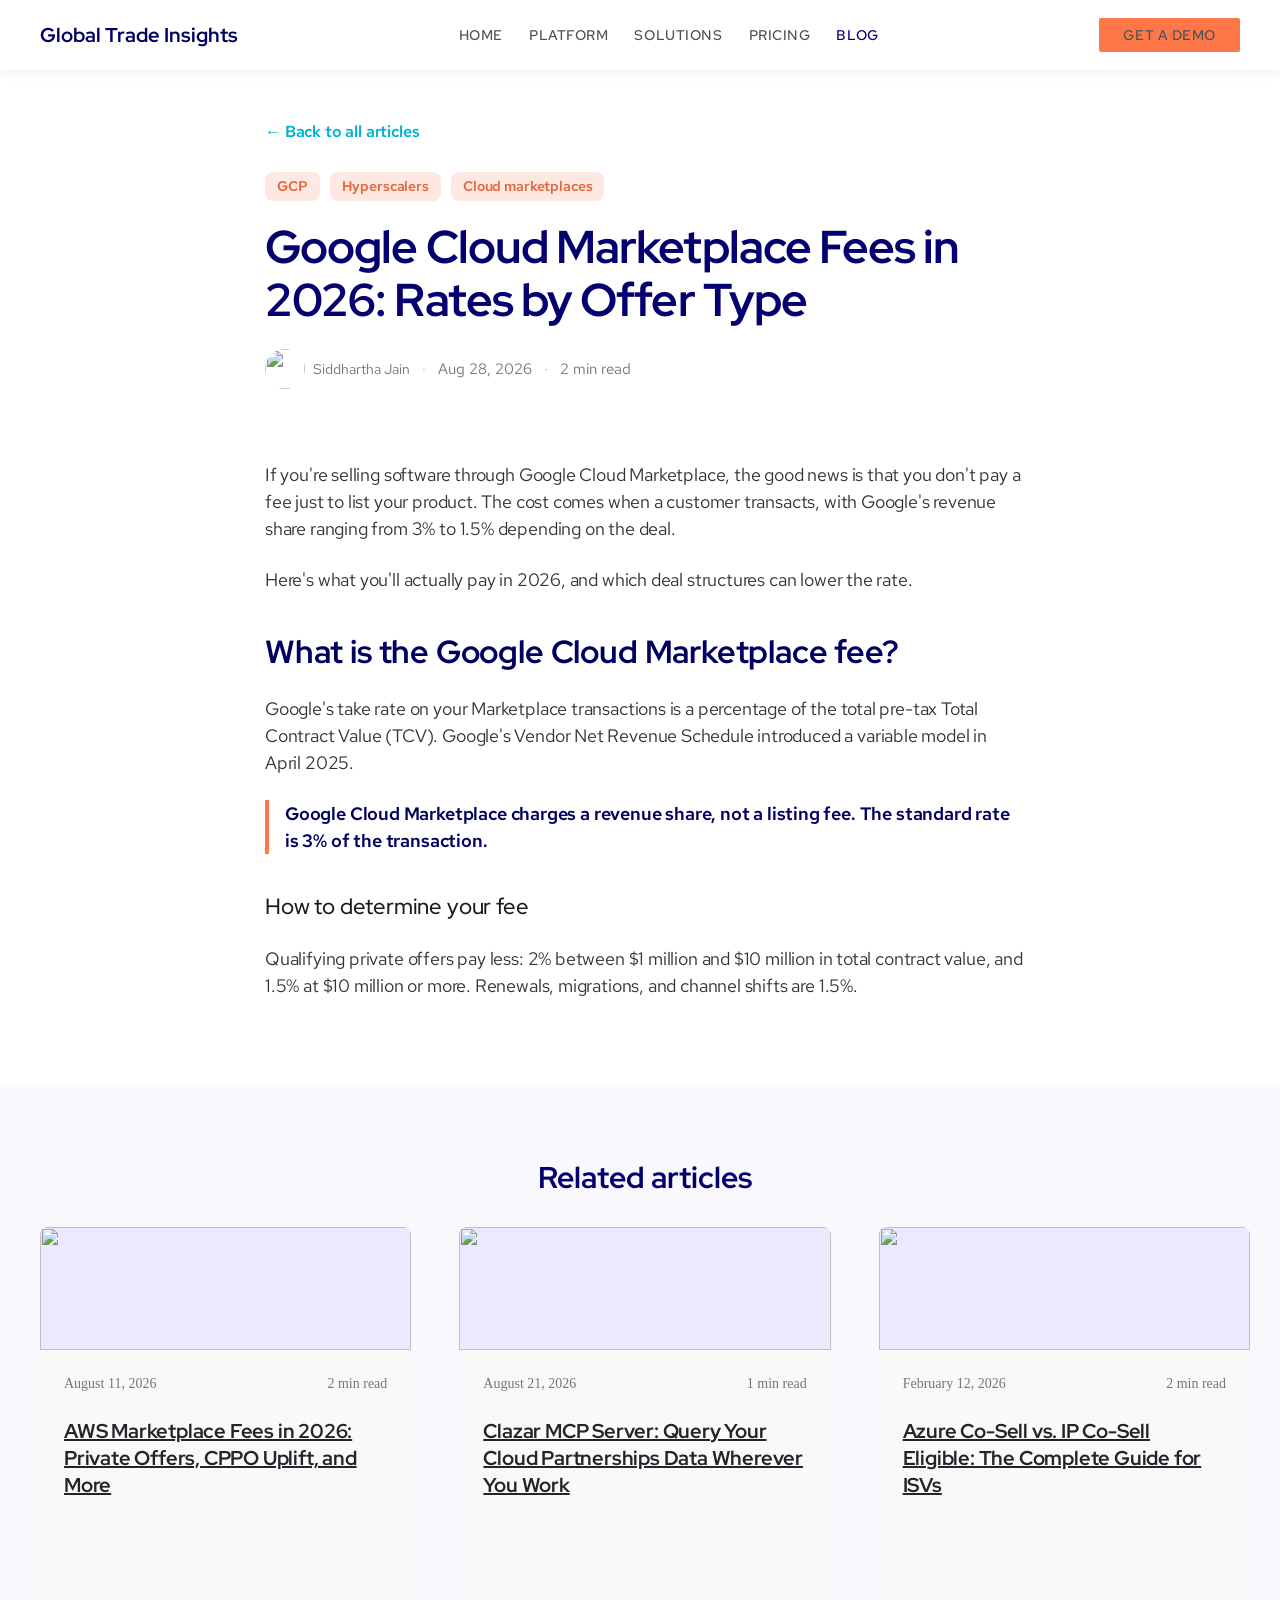
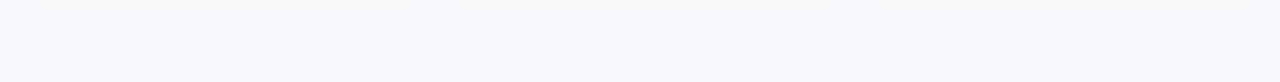
==== commit 99ef7b70: "Rebuild blog design from Clazar production CSS (:root colors, exact structure) - Removed invented la" ====
--- a/preview/single.html
+++ b/preview/single.html
@@ -12,9 +12,9 @@
   body { margin: 0; background: #fff; }
   .demo-nav {
     display: flex; align-items: center; justify-content: space-between;
-    padding: 14px 40px; background: #fff;
+    padding: 18px 40px; background: #fff;
     box-shadow: 0 2px 12px rgba(33,37,41,.08);
-    position: sticky; top: 0; z-index: 50;
+    position: fixed; top: 0; left: 0; right: 0; z-index: 50;
   }
   .demo-logo { font-family: 'Red Hat Display', sans-serif; font-weight: 700; font-size: 20px; color: #000060; }
   .demo-nav ul { display: flex; gap: 26px; list-style: none; margin: 0; padding: 0; }
@@ -35,7 +35,7 @@
     <a class="demo-cta" href="#">Get a demo</a>
   </nav>
 
-  <div class="clz-single-section">
+  <div class="clz-single-section" style="padding-top:120px;">
     <div class="clz-container">
       <div class="clz-single">
         <a class="clz-back" href="index.html">&larr; Back to all articles</a>
@@ -53,7 +53,7 @@
               <span class="clz-author-name">Siddhartha Jain</span>
             </span>
             <span class="clz-post-meta-sep">·</span>
-            <span>August 28, 2026</span>
+            <span>Aug 28, 2026</span>
             <span class="clz-post-meta-sep">·</span>
             <span>2 min read</span>
           </div>
--- a/siteorigin-corp-child/style.css
+++ b/siteorigin-corp-child/style.css
@@ -12,61 +12,52 @@
 */
 
 /* ==========================================================================
-   Clazar-style blog design — SiteOrigin Corp child theme
-   Design system reverse-engineered from clazar.io/blog production CSS
-   (Red Hat Display / Red Hat Text, lavender sections, gray cards,
-    indigo headings, purple + orange accents).
+   Clazar.io/blog design — reproduced from the site's production stylesheet
+   (colors taken from the live :root variables, fonts & spacing from the
+    blog-specific classes: blog-pinned / blog-head-bar / blog-cards).
    ========================================================================== */
 
 :root {
-	/* Brand */
-	--clz-indigo:    #040070;   /* primary heading color */
-	--clz-indigo-2:  #05008c;   /* hero heading */
-	--clz-navy:      #000060;   /* buttons / active states */
-	--clz-purple:    #5c4cf9;   /* purple accent */
-	--clz-purple-2:  #5a4df5;
-	--clz-purple-3:  #6867b8;
-	--clz-orange:    #ff7748;   /* CTA orange */
-	--clz-orange-2:  #e6673e;   /* active link / tag text */
-	--clz-orange-3:  #cc5936;   /* dark orange hover */
-	--clz-orange-soft:#fde9e2;  /* tag background */
-
-	/* Backgrounds */
-	--clz-lavender:   #dedbfd;  /* section head */
-	--clz-lavender-2: #f5f4fe;  /* cards section */
-	--clz-lavender-3: #ebe9fd;  /* suggested */
-	--clz-gray-bg:    #f8f8fd;  /* related / gray sections */
-	--clz-card-bg:    #f9f9f9;  /* card */
+	--clz-black-1:    #212529;
+	--clz-black-2:    #343b41;
+	--clz-black-3:    #202428;
+	--clz-indigo:     #05008c;
+	--clz-indigo-2:   #040070;
+	--clz-navy:       #000060;
+	--clz-purple:     #5c4cf9;
+	--clz-orange:     #ff7748;
+	--clz-orange-2:   #e6673e;
+	--clz-orange-3:   #cc5936;
+	--clz-orange-tag: #fde9e2;
+	--clz-teal:       #00b2d1;
+	--clz-teal-2:     #009ab3;
+	--clz-blue:       #0080ff;
+	--clz-green:      #38b784;
+
+	--clz-gray-1:  #6e777e;
+	--clz-gray-2:  #aeb6be;
+	--clz-gray-3:  #4a5158;
+	--clz-gray-4:  #666;
+	--clz-gray-5:  #4d4d4d;
+	--clz-white:   #ffffff;
+
+	--clz-lavender:   #dedbfd;
+	--clz-lavender-2: #f5f4fe;
+	--clz-lavender-3: #ebe9fd;
+	--clz-gray-bg:    #f8f8fd;
+	--clz-card-bg:    #f9f9f9;
 	--clz-card-hover: #f2f2f2;
 
-	/* Text */
-	--clz-text:   #4a5158;  /* body gray */
-	--clz-muted:  #6e777e;
-	--clz-faint:  #8f979e;
-	--clz-black:  #1a1a1a;
-	--clz-white:  #ffffff;
-
-	/* Auxiliary */
-	--clz-teal:   #00b2d1;  /* back button */
-	--clz-blue:   #0080ff;  /* blue links */
-	--clz-yellow: #ffbd12;
-
-	/* Fonts */
-	--clz-font-head: "Red Hat Display", "Figtree", -apple-system, BlinkMacSystemFont, "Segoe UI", sans-serif;
-	--clz-font-hero: "Figtree", "Red Hat Display", -apple-system, BlinkMacSystemFont, "Segoe UI", sans-serif;
-	--clz-font-body: "Red Hat Text", -apple-system, BlinkMacSystemFont, "Segoe UI", sans-serif;
-
-	--clz-container: 1206px;
+	--clz-font-head: "Red Hat Display", "Figtree", sans-serif;
+	--clz-font-body: "Red Hat Text", sans-serif;
+
+	--clz-container: 1210px;
 	--clz-radius: 8px;
 }
 
 /* --------------------------------------------------------------------------
-   0. Full-width blog area
-   -------------------------------------------------------------------------- */
-
-html, body {
-	overflow-x: hidden;
-}
+   0. Layout — full-bleed sections (Clazar blog is full width, no sidebar)
+   -------------------------------------------------------------------------- */
 
 body.blog .content-area,
 body.archive .content-area,
@@ -108,9 +99,10 @@
 .clz-blog,
 .clz-single {
 	font-family: var(--clz-font-body);
-	color: var(--clz-text);
+	color: var(--clz-black-1);
+	font-size: 16px;
+	line-height: 150%;
 	-webkit-font-smoothing: antialiased;
-	line-height: 150%;
 }
 
 .clz-blog a,
@@ -119,106 +111,54 @@
 }
 
 /* --------------------------------------------------------------------------
-   1. Section head (lavender)
-   -------------------------------------------------------------------------- */
-
-.clz-sechead {
-	background-color: var(--clz-lavender);
-	padding-top: 120px;
-	padding-bottom: 88px;
-	text-align: center;
-	overflow: visible;
-}
-
-.clz-sechead-inner {
-	display: flex;
-	flex-direction: column;
-	align-items: center;
-	gap: 16px;
-	max-width: 820px;
-	margin: 0 auto;
-}
-
-.clz-kicker {
-	display: inline-flex;
-	align-items: center;
-	gap: 8px;
-	color: var(--clz-indigo);
-	font-family: var(--clz-font-body);
-	font-size: 14px;
-	font-weight: 700;
-	line-height: 130%;
-}
-
-.clz-kicker::before {
-	content: "";
-	width: 6px;
-	height: 6px;
-	border-radius: 50%;
-	background-color: var(--clz-orange);
-}
-
-.clz-blog-title {
-	margin: 0;
-	color: var(--clz-indigo-2);
-	font-family: var(--clz-font-hero);
-	font-size: 44px;
-	font-weight: 700;
-	line-height: 125%;
-	letter-spacing: -0.02em;
-}
-
-.clz-blog-subtitle {
-	margin: 0;
-	max-width: 640px;
-	color: var(--clz-muted);
-	font-size: 17px;
-	line-height: 150%;
-}
-
-/* --------------------------------------------------------------------------
-   2. Featured post (horizontal card)
+   1. Featured post (blog-pinned)
    -------------------------------------------------------------------------- */
 
 .clz-featured-section {
-	background-color: var(--clz-lavender);
-	padding-bottom: 80px;
+	background-color: var(--clz-white);
+	padding: 120px 0 64px;
 }
 
 .clz-featured {
 	display: grid;
 	grid-template-columns: minmax(0, 1fr) minmax(0, 1fr);
+	grid-gap: 40px;
 	background-color: var(--clz-card-bg);
 	border-radius: var(--clz-radius);
-	overflow: hidden;
+	padding: 8px;
+	transition: background-color 0.2s ease;
+}
+
+.clz-featured:hover {
+	background-color: var(--clz-card-hover);
 }
 
 .clz-featured-body {
 	display: flex;
 	flex-direction: column;
 	align-items: flex-start;
-	gap: 18px;
-	padding: 40px 44px;
+	gap: 16px;
+	padding: 32px 24px 32px 24px;
 }
 
 .clz-featured-read {
-	color: var(--clz-faint);
-	font-size: 14px;
-	line-height: 20px;
+	color: var(--clz-gray-4);
+	font-size: 16px;
+	line-height: 150%;
+	letter-spacing: -0.01em;
 }
 
 .clz-featured-title {
 	margin: 0;
-	color: var(--clz-indigo);
-	font-family: var(--clz-font-head);
-	font-size: clamp(24px, 2.6vw, 34px);
+	font-family: var(--clz-font-head);
+	font-size: clamp(24px, 2.4vw, 32px);
 	font-weight: 700;
 	line-height: 120%;
 	letter-spacing: -0.01em;
 }
 
 .clz-featured-title a {
-	color: inherit;
+	color: var(--clz-indigo-2);
 }
 
 .clz-featured-title a:hover {
@@ -231,23 +171,34 @@
 	align-items: center;
 	gap: 12px;
 	margin-top: auto;
-	color: var(--clz-muted);
+	color: var(--clz-gray-1);
 	font-size: 14px;
 	line-height: 20px;
 }
 
-.clz-featured-excerpt {
-	margin: 0;
-	color: var(--clz-text);
-	font-size: 16px;
-	line-height: 160%;
+.clz-featured-meta .clz-avatar {
+	width: 32px;
+	height: 32px;
+}
+
+.clz-featured-meta .clz-author-name {
+	color: var(--clz-gray-1);
+	font-size: 14px;
+}
+
+.clz-featured-divider {
+	width: 1px;
+	height: 32px;
+	background-color: #999;
 }
 
 .clz-featured-media {
 	display: block;
 	position: relative;
+	border-radius: var(--clz-radius);
+	overflow: hidden;
 	min-height: 320px;
-	height: 100%;
+	margin: -8px -8px -8px 0;
 }
 
 .clz-featured-media img {
@@ -259,45 +210,45 @@
 }
 
 /* --------------------------------------------------------------------------
-   3. Cards section (light lavender)
+   2. Cards section (light lavender)
    -------------------------------------------------------------------------- */
 
 .clz-cards-section {
 	background-color: var(--clz-lavender-2);
-	padding-top: 40px;
-	padding-bottom: 80px;
-}
-
-/* Filter pill bar */
+	padding: 72px 0 80px;
+}
+
+/* Category filter bar (blog-head-bar) */
 
 .clz-filters {
 	display: flex;
 	flex-wrap: wrap;
-	align-items: center;
-	gap: 4px 28px;
+	align-items: stretch;
+	gap: 8px 40px;
 	background-color: var(--clz-white);
 	border-radius: 46px;
 	padding: 16px 28px;
-	margin-bottom: 48px;
+	margin-bottom: 56px;
 }
 
 .clz-filter {
-	color: var(--clz-text);
+	position: relative;
+	color: var(--clz-gray-3);
 	font-family: var(--clz-font-body);
 	font-size: 16px;
-	font-weight: 400;
 	line-height: 22px;
-	padding: 6px 2px;
+	text-decoration: none;
+	padding: 0 2px 13px;
 	border-bottom: 3px solid transparent;
-	transition: color 0.2s ease, border-color 0.2s ease;
+	transition: color 0.2s ease;
 }
 
 .clz-filter:hover {
-	color: var(--clz-indigo);
+	color: var(--clz-indigo-2);
 }
 
 .clz-filter.is-active {
-	color: var(--clz-indigo);
+	color: var(--clz-indigo-2);
 	border-bottom-color: var(--clz-purple);
 	font-weight: 700;
 }
@@ -316,8 +267,8 @@
 	background-color: var(--clz-card-bg);
 	border-radius: var(--clz-radius);
 	overflow: hidden;
-	color: var(--clz-black);
-	transition: background-color 0.25s ease;
+	color: var(--clz-black-1);
+	transition: background-color 0.2s ease;
 }
 
 .clz-card:hover {
@@ -338,11 +289,6 @@
 	width: 100%;
 	height: 100%;
 	object-fit: cover;
-	transition: transform 0.5s cubic-bezier(0.22, 1, 0.36, 1);
-}
-
-.clz-card:hover .clz-card-media img {
-	transform: scale(1.05);
 }
 
 .clz-card-body {
@@ -359,19 +305,18 @@
 	justify-content: space-between;
 	align-items: center;
 	gap: 12px;
-	color: var(--clz-muted);
+	color: var(--clz-gray-1);
 	font-size: 14px;
 	line-height: 20px;
 }
 
 .clz-card-read {
-	color: var(--clz-faint);
+	color: var(--clz-gray-1);
 	white-space: nowrap;
 }
 
 .clz-card-title {
 	margin: 0;
-	color: var(--clz-black);
 	font-family: var(--clz-font-head);
 	font-size: 20px;
 	font-weight: 700;
@@ -380,7 +325,7 @@
 }
 
 .clz-card-title a {
-	color: inherit;
+	color: var(--clz-black-1);
 }
 
 .clz-card-title a:hover {
@@ -418,34 +363,24 @@
 }
 
 .clz-author-name {
-	color: var(--clz-muted);
+	color: var(--clz-gray-1);
 	font-size: 14px;
-	font-weight: 400;
 	line-height: 20px;
 }
 
-.clz-featured-meta .clz-avatar {
-	width: 32px;
-	height: 32px;
-}
-
-.clz-featured-meta .clz-author-name {
-	color: var(--clz-muted);
-	font-size: 14px;
-}
-
-/* Category tag pill (orange, Clazar style) */
+/* Category tag pill (orange) */
 
 .clz-tag {
 	display: inline-flex;
 	align-items: center;
 	color: var(--clz-orange-2);
-	background-color: var(--clz-orange-soft);
+	background-color: var(--clz-orange-tag);
 	border-radius: var(--clz-radius);
 	padding: 4px 12px;
 	font-size: 14px;
 	font-weight: 600;
 	line-height: 150%;
+	letter-spacing: -0.00875rem;
 	transition: background-color 0.2s ease, color 0.2s ease;
 }
 
@@ -455,28 +390,7 @@
 }
 
 /* --------------------------------------------------------------------------
-   3b. Placeholder (posts without a featured image)
-   -------------------------------------------------------------------------- */
-
-.clz-ph {
-	display: block;
-	position: absolute;
-	inset: 0;
-	width: 100%;
-	height: 100%;
-	background:
-		radial-gradient(120% 120% at 20% 10%, rgba(255, 119, 72, 0.25), transparent 45%),
-		radial-gradient(120% 120% at 90% 90%, rgba(92, 76, 249, 0.30), transparent 50%),
-		linear-gradient(135deg, #040070 0%, #05008c 55%, #5c4cf9 100%);
-}
-
-.clz-card-media,
-.clz-featured-media {
-	background-color: var(--clz-lavender-3);
-}
-
-/* --------------------------------------------------------------------------
-   4. Pagination ("View more")
+   3. Pagination
    -------------------------------------------------------------------------- */
 
 .clz-pagination {
@@ -486,6 +400,7 @@
 
 .clz-pagination .nav-links {
 	display: flex;
+	flex-wrap: wrap;
 	justify-content: center;
 	align-items: center;
 	gap: 12px;
@@ -497,50 +412,50 @@
 	justify-content: center;
 	min-width: 44px;
 	height: 44px;
-	padding: 0 14px;
-	color: var(--clz-indigo);
+	padding: 8px 24px;
+	color: var(--clz-navy);
 	border: 1px solid var(--clz-navy);
 	border-radius: 2px;
 	font-size: 16px;
 	font-weight: 600;
 	line-height: 120%;
-	transition: background-color 0.2s ease, color 0.2s ease, transform 0.2s ease;
+	letter-spacing: 0.02em;
+	text-transform: uppercase;
+	transition: transform 0.2s ease, background-color 0.2s ease, color 0.2s ease;
 }
 
 .clz-pagination .page-numbers:hover {
-	transform: scale(1.05);
-	background-color: var(--clz-indigo);
+	transform: scale(1.1);
+	background-color: var(--clz-navy);
 	color: var(--clz-white);
 }
 
 .clz-pagination .page-numbers.current {
-	background-color: var(--clz-indigo);
+	background-color: var(--clz-navy);
 	color: var(--clz-white);
-	border-color: var(--clz-indigo);
+	border-color: var(--clz-navy);
 }
 
 .clz-pagination .page-numbers.dots {
 	border-color: transparent;
 	background: transparent;
-	color: var(--clz-text);
+	color: var(--clz-gray-1);
 }
 
 .clz-empty {
 	padding: 60px 0;
 	font-size: 16px;
 	text-align: center;
-	color: var(--clz-text);
-}
-
-/* --------------------------------------------------------------------------
-   5. Purple CTA band (blog)
+	color: var(--clz-gray-1);
+}
+
+/* --------------------------------------------------------------------------
+   4. Purple CTA band
    -------------------------------------------------------------------------- */
 
 .clz-cta {
 	background-color: var(--clz-purple);
-	color: var(--clz-white);
-	padding-top: 40px;
-	padding-bottom: 40px;
+	padding: 40px 0;
 }
 
 .clz-cta-inner {
@@ -548,7 +463,7 @@
 	flex-direction: column;
 	align-items: center;
 	justify-content: center;
-	gap: 20px;
+	gap: 24px;
 	text-align: center;
 }
 
@@ -556,10 +471,9 @@
 	margin: 0;
 	color: var(--clz-white);
 	font-family: var(--clz-font-head);
-	font-size: clamp(26px, 3vw, 36px);
+	font-size: clamp(28px, 3.2vw, 40px);
 	font-weight: 700;
 	line-height: 120%;
-	letter-spacing: -0.01em;
 }
 
 .clz-cta-actions {
@@ -585,7 +499,7 @@
 }
 
 .clz-btn:hover {
-	transform: scale(1.05);
+	transform: scale(1.1);
 }
 
 .clz-btn--orange {
@@ -604,40 +518,40 @@
 }
 
 /* --------------------------------------------------------------------------
-   6. Archive header
-   -------------------------------------------------------------------------- */
-
-.clz-archive-head {
+   5. Archive header (lavender)
+   -------------------------------------------------------------------------- */
+
+.clz-archive-head-section {
+	background-color: var(--clz-lavender);
+	padding: 130px 0 64px;
 	text-align: center;
-	margin-bottom: 40px;
 }
 
 .clz-archive-title {
-	margin: 0 0 12px;
-	color: var(--clz-indigo-2);
-	font-family: var(--clz-font-hero);
-	font-size: 44px;
+	margin: 0;
+	color: var(--clz-indigo);
+	font-family: var(--clz-font-head);
+	font-size: clamp(32px, 4vw, 44px);
 	font-weight: 700;
 	line-height: 125%;
 	letter-spacing: -0.02em;
 }
 
 .clz-archive-desc {
-	margin: 0 auto;
+	margin: 12px auto 0;
 	max-width: 640px;
-	color: var(--clz-muted);
+	color: var(--clz-gray-1);
 	font-size: 16px;
 	line-height: 150%;
 }
 
 /* --------------------------------------------------------------------------
-   7. Single post
+   6. Single post
    -------------------------------------------------------------------------- */
 
 .clz-single-section {
 	background-color: var(--clz-white);
-	padding-top: 64px;
-	padding-bottom: 80px;
+	padding: 56px 0 64px;
 }
 
 .clz-single {
@@ -652,31 +566,30 @@
 	font-size: 16px;
 	font-weight: 600;
 	line-height: 150%;
+	letter-spacing: -0.01em;
+	margin-bottom: 28px;
+}
+
+.clz-back:hover {
+	color: var(--clz-indigo-2);
+}
+
+.clz-post-head {
 	margin-bottom: 32px;
-	letter-spacing: -0.01em;
-	transition: color 0.2s ease;
-}
-
-.clz-back:hover {
-	color: var(--clz-indigo);
-}
-
-.clz-post-head {
-	margin-bottom: 40px;
 }
 
 .clz-post-tags {
 	display: flex;
 	flex-wrap: wrap;
 	gap: 10px;
-	margin-bottom: 22px;
+	margin-bottom: 20px;
 }
 
 .clz-post-title {
-	margin: 0 0 24px;
-	color: var(--clz-indigo);
-	font-family: var(--clz-font-head);
-	font-size: clamp(30px, 4.4vw, 46px);
+	margin: 0 0 22px;
+	color: var(--clz-indigo-2);
+	font-family: var(--clz-font-head);
+	font-size: clamp(32px, 4.4vw, 46px);
 	font-weight: 700;
 	line-height: 115%;
 	letter-spacing: -0.02em;
@@ -687,7 +600,7 @@
 	flex-wrap: wrap;
 	align-items: center;
 	gap: 12px;
-	color: var(--clz-muted);
+	color: var(--clz-gray-1);
 	font-size: 15px;
 	line-height: 22px;
 }
@@ -698,11 +611,11 @@
 }
 
 .clz-post-meta-sep {
-	color: var(--clz-faint);
+	color: var(--clz-gray-2);
 }
 
 .clz-post-featured {
-	margin: 0 0 44px;
+	margin: 0 0 40px;
 }
 
 .clz-post-featured img {
@@ -713,28 +626,28 @@
 }
 
 .clz-post-content {
-	color: var(--clz-text);
 	font-family: var(--clz-font-body);
 	font-size: 18px;
 	line-height: 150%;
+	color: #333;
+	letter-spacing: -0.01125rem;
 }
 
 .clz-post-content p {
-	margin: 0 0 24px;
+	margin: 24px 0;
 }
 
 .clz-post-content h2 {
-	color: var(--clz-indigo);
+	color: var(--clz-navy);
 	font-family: var(--clz-font-head);
 	font-size: 32px;
 	font-weight: 700;
 	line-height: 120%;
 	margin: 40px 0 24px;
-	letter-spacing: -0.01em;
 }
 
 .clz-post-content h3 {
-	color: var(--clz-text);
+	color: #1a1a1a;
 	font-family: var(--clz-font-head);
 	font-size: 22px;
 	font-weight: 500;
@@ -743,7 +656,7 @@
 }
 
 .clz-post-content h4 {
-	color: var(--clz-indigo);
+	color: var(--clz-navy);
 	font-family: var(--clz-font-head);
 	font-size: 18px;
 	font-weight: 700;
@@ -751,7 +664,7 @@
 }
 
 .clz-post-content a {
-	color: var(--clz-black);
+	color: var(--clz-black-1);
 	text-decoration: underline;
 }
 
@@ -761,15 +674,20 @@
 
 .clz-post-content blockquote,
 .clz-post-content .wp-block-quote {
-	color: var(--clz-indigo);
+	color: var(--clz-navy);
 	border-left: 4px solid var(--clz-orange);
 	margin: 24px 0;
 	padding: 0 0 0 16px;
+	font-family: var(--clz-font-body);
+	font-size: 18px;
 	font-weight: 600;
-}
-
-.clz-post-content blockquote p {
-	color: var(--clz-indigo);
+	line-height: 150%;
+	letter-spacing: -0.01125rem;
+}
+
+.clz-post-content blockquote p,
+.clz-post-content .wp-block-quote p {
+	color: var(--clz-navy);
 }
 
 .clz-post-content ul,
@@ -794,30 +712,29 @@
 }
 
 .clz-post-content figcaption {
-	color: var(--clz-text);
+	color: var(--clz-gray-3);
 	font-size: 14px;
 	line-height: 22px;
 	margin-top: 8px;
-}
-
-/* --------------------------------------------------------------------------
-   8. Related posts
+	text-align: center;
+}
+
+/* --------------------------------------------------------------------------
+   7. Related posts
    -------------------------------------------------------------------------- */
 
 .clz-related-section {
 	background-color: var(--clz-gray-bg);
-	padding-top: 72px;
-	padding-bottom: 72px;
+	padding: 72px 0;
 }
 
 .clz-related-title {
 	margin: 0 0 32px;
-	color: var(--clz-indigo);
+	color: var(--clz-indigo-2);
 	font-family: var(--clz-font-head);
 	font-size: 30px;
 	font-weight: 700;
 	line-height: 120%;
-	letter-spacing: -0.01em;
 	text-align: center;
 }
 
@@ -827,7 +744,7 @@
 }
 
 /* --------------------------------------------------------------------------
-   9. Post navigation / author box / comments (gentle restyle)
+   8. Post navigation / author box / comments
    -------------------------------------------------------------------------- */
 
 .clz-single .post-navigation {
@@ -841,7 +758,7 @@
 }
 
 .clz-single .nav-links a {
-	color: var(--clz-indigo);
+	color: var(--clz-indigo-2);
 	font-weight: 600;
 }
 
@@ -867,14 +784,30 @@
 .clz-single .comments-area .comment-reply-title,
 .clz-single .comments-area .comments-title {
 	font-family: var(--clz-font-head);
-	color: var(--clz-indigo);
+	color: var(--clz-indigo-2);
+}
+
+/* --------------------------------------------------------------------------
+   9. Placeholder (posts without featured image)
+   -------------------------------------------------------------------------- */
+
+.clz-ph {
+	display: block;
+	position: absolute;
+	inset: 0;
+	width: 100%;
+	height: 100%;
+	background:
+		radial-gradient(120% 120% at 20% 10%, rgba(255, 119, 72, 0.22), transparent 45%),
+		radial-gradient(120% 120% at 90% 90%, rgba(92, 76, 249, 0.28), transparent 50%),
+		linear-gradient(135deg, #040070 0%, #05008c 55%, #5c4cf9 100%);
 }
 
 /* --------------------------------------------------------------------------
    10. Responsive
    -------------------------------------------------------------------------- */
 
-@media (max-width: 1024px) {
+@media (max-width: 991px) {
 	.clz-grid,
 	.clz-grid--related {
 		grid-template-columns: repeat(2, minmax(0, 1fr));
@@ -883,6 +816,7 @@
 
 	.clz-featured {
 		grid-template-columns: 1fr;
+		padding: 0;
 	}
 
 	.clz-featured-body {
@@ -890,8 +824,10 @@
 	}
 
 	.clz-featured-media {
+		order: 0;
+		margin: 0;
 		min-height: 260px;
-		order: 0;
+		border-radius: var(--clz-radius) var(--clz-radius) 0 0;
 	}
 }
 
@@ -901,14 +837,12 @@
 		padding-right: 20px;
 	}
 
-	.clz-sechead {
-		padding-top: 80px;
-		padding-bottom: 60px;
-	}
-
-	.clz-blog-title,
-	.clz-archive-title {
-		font-size: 32px;
+	.clz-featured-section {
+		padding: 72px 0 48px;
+	}
+
+	.clz-cards-section {
+		padding: 48px 0 56px;
 	}
 
 	.clz-grid,
@@ -918,11 +852,11 @@
 	}
 
 	.clz-featured-body {
-		padding: 24px;
+		padding: 20px;
 	}
 
 	.clz-featured-media {
-		min-height: 220px;
+		min-height: 200px;
 	}
 
 	.clz-card-media {
@@ -931,7 +865,7 @@
 
 	.clz-filters {
 		border-radius: 24px;
-		gap: 2px 20px;
+		gap: 4px 20px;
 		padding: 14px 18px;
 	}
 
@@ -946,7 +880,7 @@
 
 @media (prefers-reduced-motion: reduce) {
 	.clz-card,
-	.clz-card-media img,
+	.clz-featured,
 	.clz-filter,
 	.clz-btn,
 	.clz-back,
